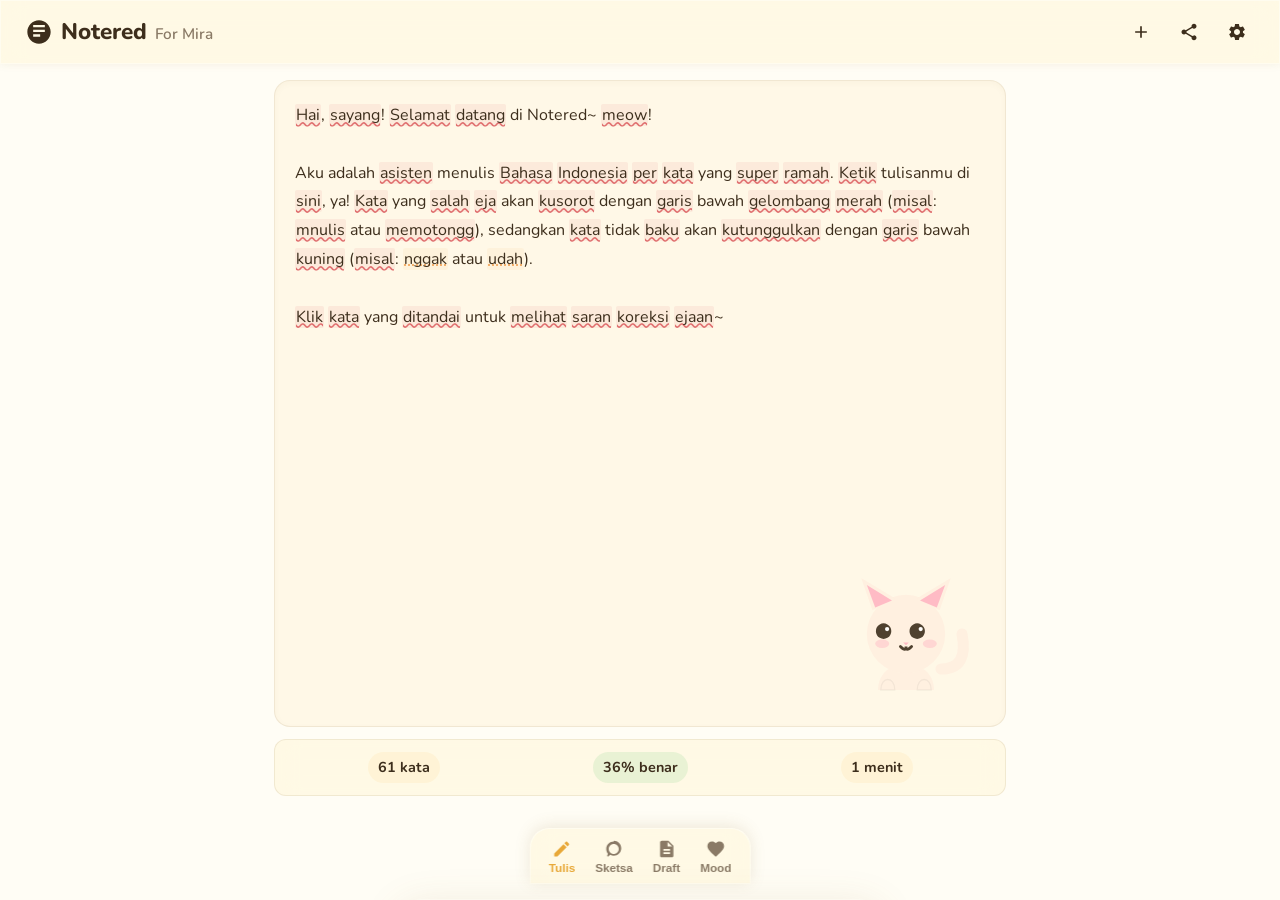
==== index.html @ df98e922 "Major Change + bug fixes" ====
<!DOCTYPE html>
<html lang="id">

<head>
  <meta charset="UTF-8">
  <meta name="mobile-web-app-capable" content="yes">
  <meta name="viewport"
    content="width=device-width, initial-scale=1.0, maximum-scale=1.0, user-scalable=no, viewport-fit=cover">
  <title>Notered For Mira</title>

  <!-- SEO Meta Tags -->
  <meta name="description"
    content="Notered adalah asisten menulis Bahasa Indonesia per kata berbasis KBBI dengan fitur sketsa referensi kucing yang ramah dan interaktif.">
  <meta name="author" content="Notered Team">
  <meta name="theme-color" content="#FFFDF5">

  <!-- iOS PWA meta tags -->
  <meta name="apple-mobile-web-app-capable" content="yes">
  <meta name="apple-mobile-web-app-status-bar-style" content="black-translucent">
  <meta name="apple-mobile-web-app-title" content="Notered">

  <!-- Preconnect to critical origins -->
  <link rel="preconnect" href="https://fonts.googleapis.com">
  <link rel="preconnect" href="https://fonts.gstatic.com" crossorigin>
  <link rel="preconnect" href="https://api.unsplash.com">

  <!-- Core and Features CSS (critical) -->
  <link rel="stylesheet" href="css/index.css">
  <link rel="stylesheet" href="css/components.css">
  <link rel="stylesheet" href="css/editor.css">
  <link rel="stylesheet" href="css/sketch.css">
  <link rel="stylesheet" href="css/animations.css">
  <link rel="stylesheet" href="css/mood.css">

  <!-- Preload main script with defer -->
  <script type="module" src="js/app.js" defer></script>
</head>

<body>

  <!-- App Loading Screen (Cat Theme) -->
  <div id="app-loading"
    style="position: fixed; top: 0; left: 0; width: 100%; height: 100%; background: #FFFDF5; display: flex; flex-direction: column; align-items: center; justify-content: center; z-index: 999; transition: opacity 0.5s;">
    <!-- Cat Mascot (centered, same animations as editor) -->
    <div class="loading-mascot-wrapper" id="loading-cat">
      <svg class="cat-mascot-svg" viewBox="0 0 100 100" overflow="visible">
        <g class="mascot-body-group animate-breathe">
          <!-- Tail -->
          <path d="M 75 80 Q 95 80 90 55" fill="none" stroke="var(--cat-cream)" stroke-width="8" stroke-linecap="round"
            class="animate-tail" />

          <!-- Body -->
          <path d="M 30 95 C 30 70 70 70 70 95 Z" fill="var(--cat-cream)" />

          <!-- Head -->
          <circle cx="50" cy="55" r="28" fill="var(--cat-cream)" />

          <!-- Ears -->
          <g class="animate-ear-left" style="transform-origin: 35px 35px;">
            <path d="M 26 38 L 18 15 L 43 30 Z" fill="var(--cat-cream)" />
            <path d="M 28 36 L 22 20 L 40 31 Z" fill="var(--cat-pink)" />
          </g>
          <g class="animate-ear-right" style="transform-origin: 65px 35px;">
            <path d="M 74 38 L 82 15 L 57 30 Z" fill="var(--cat-cream)" />
            <path d="M 72 36 L 78 20 L 60 31 Z" fill="var(--cat-pink)" />
          </g>

          <!-- Blushed Cheeks -->
          <ellipse cx="33" cy="62" rx="5" ry="3" fill="var(--cat-pink)" opacity="0.5" />
          <ellipse cx="67" cy="62" rx="5" ry="3" fill="var(--cat-pink)" opacity="0.5" />

          <!-- Eyes -->
          <g id="mascot-eyes" class="animate-blink" style="transform-origin: 50px 55px;">
            <!-- Left Eye -->
            <path id="eye-left-shape" d="M 38 53 A 4 4 0 1 1 38 52.9" stroke="var(--text-primary)" stroke-width="3"
              stroke-linecap="round" fill="var(--text-primary)" />
            <!-- Right Eye -->
            <path id="eye-right-shape" d="M 62 53 A 4 4 0 1 1 62 52.9" stroke="var(--text-primary)" stroke-width="3"
              stroke-linecap="round" fill="var(--text-primary)" />
            <!-- Catchlights -->
            <circle cx="36.5" cy="51.5" r="1.5" fill="#fff" />
            <circle cx="60.5" cy="51.5" r="1.5" fill="#fff" />
          </g>

          <!-- Nose -->
          <polygon points="48,61 52,61 50,63" fill="var(--cat-pink)" />

          <!-- Mouth -->
          <path id="mascot-mouth" d="M 46 64 Q 50 68 50 64 Q 50 68 54 64" fill="none" stroke="var(--text-primary)"
            stroke-width="2" stroke-linecap="round" />

          <!-- Paws -->
          <path d="M 32 95 C 32 85 42 85 42 95 Z" fill="var(--cat-cream)" stroke="rgba(0,0,0,0.05)" stroke-width="1" />
          <path d="M 58 95 C 58 85 68 85 68 95 Z" fill="var(--cat-cream)" stroke="rgba(0,0,0,0.05)" stroke-width="1" />
        </g>
      </svg>
    </div>
    <div class="loading-text-main">Sedang menyiapkan...</div>
    <div class="loading-text-sub">meow~ sebentar lagi ya~</div>
  </div>

  <!-- iOS-Style Header -->
  <header class="app-header glass">
    <div class="logo-container">
      <!-- Cat sitting with pencil custom logo -->
      <svg class="logo-icon" viewBox="0 0 24 24">
        <path
          d="M12 2C6.48 2 2 6.48 2 12s4.48 10 10 10 10-4.48 10-10S17.52 2 12 2zm1 14H7v-2h6v2zm4-4H7v-2h10v2zm0-4H7V6h10v2z" />
      </svg>
      <span>Notered <span class="header-subtitle">For Mira</span></span>
    </div>
    <div class="header-actions">
      <!-- Document actions -->
      <button class="icon-btn" id="btn-new-doc" title="Tulisan baru">
        <svg viewBox="0 0 24 24">
          <path d="M19 13h-6v6h-2v-6H5v-2h6V5h2v6h6v2z" />
        </svg>
      </button>
      <button class="icon-btn" id="btn-export-doc" title="Ekspor atau bagikan">
        <svg viewBox="0 0 24 24">
          <path
            d="M18 16.08c-.76 0-1.44.3-1.96.77L8.91 12.7c.05-.23.09-.46.09-.7s-.04-.47-.09-.7l7.05-4.11c.54.5 1.25.8 2.04.8 1.66 0 3-1.34 3-3s-1.34-3-3-3-3 1.34-3 3c0 .24.04.47.09.7L8.04 9.81C7.5 9.31 6.79 9 6 9c-1.66 0-3 1.34-3 3s1.34 3 3 3c.79 0 1.5-.3 2.04-.8l7.05 4.12c-.05.22-.09.45-.09.68 0 1.66 1.34 3 3 3s3-1.34 3-3-1.34-3-3-3z" />
        </svg>
      </button>
      <button class="icon-btn" id="btn-settings" title="Pengaturan">
        <svg viewBox="0 0 24 24">
          <path
            d="M19.14 12.94c.04-.3.06-.61.06-.94 0-.32-.02-.64-.07-.94l2.03-1.58c.18-.14.23-.41.12-.61l-1.92-3.32c-.12-.22-.37-.29-.59-.22l-2.39.96c-.5-.38-1.03-.7-1.62-.94l-.36-2.54c-.04-.24-.24-.41-.48-.41h-3.84c-.24 0-.43.17-.47.41l-.36 2.54c-.59.24-1.13.57-1.62.94l-2.39-.96c-.22-.08-.47 0-.59.22L2.74 8.87c-.12.21-.08.47.12.61l2.03 1.58c-.05.3-.09.63-.09.94s.02.64.07.94l-2.03 1.58c-.18.14-.23.41-.12.61l1.92 3.32c.12.22.37.29.59.22l2.39-.96c.5.38 1.03.7 1.62.94l.36 2.54c.05.24.24.41.48.41h3.84c.24 0 .44-.17.47-.41l.36-2.54c.59-.24 1.13-.56 1.62-.94l2.39.96c.22.08.47 0 .59-.22l1.92-3.32c.12-.22.07-.47-.12-.61l-2.01-1.58zM12 15.6c-1.98 0-3.6-1.62-3.6-3.6s1.62-3.6 3.6-3.6 3.6 1.62 3.6 3.6-1.62 3.6-3.6 3.6z" />
        </svg>
      </button>
    </div>
  </header>

  <!-- Main View Panels (Single Page Application Router) -->
  <main class="safe-padding-bottom" style="padding-top: var(--header-height-mobile); height: 100%;">

    <!-- Tab 1: Tulis (Text Editor) -->
    <section id="view-tulis" class="view-panel active" style="height: 100%;">
      <div class="editor-container">
        <div class="editor-area-wrapper">
          <div id="editor-area" class="editor-area" contenteditable="true"
            placeholder="Hai, sayang! Ketik tulisanmu di sini, aku siap membantumu~ meow!"></div>

          <div class="cat-mascot-wrapper" id="cat-mascot">
            <svg class="cat-mascot-svg" viewBox="0 0 100 100" overflow="visible">
              <g class="mascot-body-group animate-breathe">
                <!-- Tail -->
                <path d="M 75 80 Q 95 80 90 55" fill="none" stroke="var(--cat-cream)" stroke-width="8"
                  stroke-linecap="round" class="animate-tail" />

                <!-- Body -->
                <path d="M 30 95 C 30 70 70 70 70 95 Z" fill="var(--cat-cream)" />

                <!-- Head -->
                <circle cx="50" cy="55" r="28" fill="var(--cat-cream)" />

                <!-- Ears -->
                <g class="animate-ear-left" style="transform-origin: 35px 35px;">
                  <path d="M 26 38 L 18 15 L 43 30 Z" fill="var(--cat-cream)" />
                  <path d="M 28 36 L 22 20 L 40 31 Z" fill="var(--cat-pink)" />
                </g>
                <g class="animate-ear-right" style="transform-origin: 65px 35px;">
                  <path d="M 74 38 L 82 15 L 57 30 Z" fill="var(--cat-cream)" />
                  <path d="M 72 36 L 78 20 L 60 31 Z" fill="var(--cat-pink)" />
                </g>

                <!-- Blushed Cheeks -->
                <ellipse cx="33" cy="62" rx="5" ry="3" fill="var(--cat-pink)" opacity="0.5" />
                <ellipse cx="67" cy="62" rx="5" ry="3" fill="var(--cat-pink)" opacity="0.5" />

                <!-- Eyes -->
                <g id="mascot-eyes" class="animate-blink" style="transform-origin: 50px 55px;">
                  <!-- Left Eye -->
                  <path id="eye-left-shape" d="M 38 53 A 4 4 0 1 1 38 52.9" stroke="var(--text-primary)"
                    stroke-width="3" stroke-linecap="round" fill="var(--text-primary)" />
                  <!-- Right Eye -->
                  <path id="eye-right-shape" d="M 62 53 A 4 4 0 1 1 62 52.9" stroke="var(--text-primary)"
                    stroke-width="3" stroke-linecap="round" fill="var(--text-primary)" />
                  <!-- Catchlights (only visible when open, handled via JS if needed, but blink scales the whole group) -->
                  <circle cx="36.5" cy="51.5" r="1.5" fill="#fff" />
                  <circle cx="60.5" cy="51.5" r="1.5" fill="#fff" />
                </g>

                <!-- Nose -->
                <polygon points="48,61 52,61 50,63" fill="var(--cat-pink)" />

                <!-- Mouth -->
                <path id="mascot-mouth" d="M 46 64 Q 50 68 50 64 Q 50 68 54 64" fill="none" stroke="var(--text-primary)"
                  stroke-width="2" stroke-linecap="round" />

                <!-- Paws -->
                <path d="M 32 95 C 32 85 42 85 42 95 Z" fill="var(--cat-cream)" stroke="rgba(0,0,0,0.05)"
                  stroke-width="1" />
                <path d="M 58 95 C 58 85 68 85 68 95 Z" fill="var(--cat-cream)" stroke="rgba(0,0,0,0.05)"
                  stroke-width="1" />
              </g>
            </svg>
          </div>
        </div>

        <!-- Mini Stats bar at editor bottom -->
        <div class="editor-stats-bar">
          <div class="pill-badge" id="stats-words">0 kata</div>
          <div class="pill-badge" id="stats-accuracy"
            style="background-color: rgba(109, 191, 115, 0.15); color: var(--text-primary);">100% benar</div>
          <div class="pill-badge" id="stats-read-time">
            <svg style="width:12px;height:12px;fill:currentColor;margin-right:2px;" viewBox="0 0 24 24">
              <path d="M12 2C6.5 2 2 6.5 2 12s4.5 10 10 10 10-4.5 10-10S17.5 2 12 2zm1 11H7v-2h4V7h2v6z" />
            </svg>
            <span id="stats-read-time-val">
              < 1 menit</span>
          </div>
        </div>
      </div>
    </section>

    <!-- Tab 2: Sketsa Referensi -->
    <section id="view-sketsa" class="view-panel" style="height: 100%;">
      <div class="sketch-container">
        <!-- Mobile-first upload dropzone -->
        <div class="sketch-upload-zone" id="sketch-upload-zone" role="button" tabindex="0"
          aria-label="Unggah atau ambil foto gambar">
          <input type="file" id="sketch-upload-input" accept="image/*" hidden>
          <div class="sketch-upload-inner">
            <div class="sketch-upload-icon-wrap">
              <svg class="sketch-upload-icon" viewBox="0 0 24 24" aria-hidden="true">
                <path d="M19 13v6H5v-6H3v6c0 1.1.9 2 2 2h14c1.1 0 2-.9 2-2v-6h-2zM13 4.83l2.59 2.58L17 6l-5-5-5 5 1.41 1.41L11 4.83V15h2V4.83z" />
              </svg>
            </div>
            <div class="sketch-upload-text">Ketuk untuk unggah atau ambil foto</div>
            <div class="sketch-upload-hint">Dari galeri maupun kamera · JPG, PNG, WEBP</div>
          </div>
          <span class="sketch-upload-badge" id="sketch-upload-badge" hidden></span>
        </div>

        <!-- Search bar -->
        <div class="search-wrapper" style="display:flex; gap:8px;">
          <div style="position:relative; flex:1;">
            <svg class="search-icon-prefix" viewBox="0 0 24 24"
              style="position:absolute; left:12px; top:50%; transform:translateY(-50%); width:20px; height:20px; fill:var(--text-secondary);">
              <path
                d="M15.5 14h-.79l-.28-.27C15.41 12.59 16 11.11 16 9.5 16 5.91 13.09 3 9.5 3S3 5.91 3 9.5 5.91 16 9.5 16c1.61 0 3.09-.59 4.23-1.57l.27.28v.79l5 4.99L20.49 19l-4.99-5zm-6 0C7.01 14 5 11.99 5 9.5S7.01 5 9.5 5 14 7.01 14 9.5 11.99 14 9.5 14z" />
            </svg>
            <input type="text" id="sketch-search-input" class="search-input" placeholder="Cari sketsa..."
              style="width:100%; padding-left:40px;">
          </div>
        </div>

        <!-- Grid of results -->
        <div id="sketch-results-grid" class="sketch-grid">
          <div class="empty-state" style="grid-column: 1 / -1;">
            <!-- Big lens SVG -->
            <svg viewBox="0 0 24 24">
              <path
                d="M15.5 14h-.79l-.28-.27C15.41 12.59 16 11.11 16 9.5 16 5.91 13.09 3 9.5 3S3 5.91 3 9.5 5.91 16 9.5 16c1.61 0 3.09-.59 4.23-1.57l.27.28v.79l5 4.99L20.49 19l-4.99-5zm-6 0C7.01 14 5 11.99 5 9.5S7.01 5 9.5 5 14 7.01 14 9.5 11.99 14 9.5 14z" />
            </svg>
            <p>Ketik kata kunci untuk mencari referensi gambar</p>
            <p style="font-size:0.8rem;margin-top:2px;">Contoh: kucing, bunga mawar, kelinci</p>
          </div>
        </div>
      </div>
    </section>

    <!-- Tab 3: Draft (Saved files) -->
    <section id="view-draft" class="view-panel" style="height: 100%;">
      <div style="padding: 16px; display:flex; flex-direction:column; gap:16px;">
        <h2 style="font-weight:800; font-size:1.35rem;">Draft Tersimpan</h2>
        <div id="drafts-list-container" style="display:flex; flex-direction:column; gap:12px;">
          <!-- Managed dynamically by app.js -->
        </div>
      </div>
    </section>

    <!-- Tab 4: Mood / Journal (New Feature for Reflective Writing) -->
    <section id="view-mood" class="view-panel" style="height: 100%; overflow-y: auto;">
      <div class="mood-panel" id="mood-panel">
        <!-- Dynamically rendered by app.js / mood-tracker.js -->
      </div>
    </section>

  </main>

  <!-- iOS-Style Bottom Navigation Tab Bar -->
  <nav class="bottom-tab-bar glass">
    <button class="tab-item active" data-tab="tulis">
      <svg viewBox="0 0 24 24">
        <path
          d="M3 17.25V21h3.75L17.81 9.94l-3.75-3.75L3 17.25zM20.71 7.04c.39-.39.39-1.02 0-1.41l-2.34-2.34c-.39-.39-1.02-.39-1.41 0l-1.83 1.83 3.75 3.75 1.83-1.83z" />
      </svg>
      <span>Tulis</span>
    </button>
    <button class="tab-item" data-tab="sketsa">
      <svg viewBox="0 0 24 24">
        <path
          d="M12 3c-4.97 0-9 4.03-9 9 0 2.12.74 4.07 1.97 5.61L4.35 19.4c-.39.39-.39 1.02 0 1.41.39.39 1.02.39 1.41 0l1.9-1.9C9.22 19.58 10.57 20 12 20c4.97 0 9-4.03 9-9s-4.03-9-9-9zm0 15c-3.31 0-6-2.69-6-6s2.69-6 6-6 6 2.69 6 6-2.69 6-6 6z" />
      </svg>
      <span>Sketsa</span>
    </button>
    <button class="tab-item" data-tab="draft">
      <svg viewBox="0 0 24 24">
        <path
          d="M14 2H6c-1.1 0-1.99.9-1.99 2L4 20c0 1.1.89 2 1.99 2H18c1.1 0 2-.9 2-2V8l-6-6zm2 16H8v-2h8v2zm0-4H8v-2h8v2zm-3-5V3.5L18.5 9H13z" />
      </svg>
      <span>Draft</span>
    </button>
    <button class="tab-item" data-tab="mood">
      <svg viewBox="0 0 24 24">
        <path
          d="M12 21.35l-1.45-1.32C5.4 15.36 2 12.28 2 8.5 2 5.42 4.42 3 7.5 3c1.74 0 3.41.81 4.5 2.09C13.09 3.81 14.76 3 16.5 3 19.58 3 22 5.42 22 8.5c0 3.78-3.4 6.86-8.55 11.54L12 21.35z" />
      </svg>
      <span>Mood</span>
    </button>
  </nav>

  <!-- iOS-Style Slide-Up Bottom Sheet Modal for Spelling Corrections -->
  <div class="bottom-sheet-overlay" id="bottom-sheet-overlay"></div>
  <div class="bottom-sheet" id="bottom-sheet">
    <div class="bottom-sheet-handle"></div>
    <div class="bottom-sheet-title">Kata: "mnulis"</div>
    <div class="bottom-sheet-subtitle" style="font-size:0.85rem;color:var(--text-secondary);margin-bottom:14px;">Kata
      tidak ditemukan di KBBI.</div>
    <div class="bottom-sheet-content">
      <!-- Injected dynamically by ui.js -->
    </div>
  </div>

  <!-- Settings Slide Panel from right -->
  <div class="bottom-sheet-overlay" id="settings-overlay" style="z-index: 199;"></div>
  <div class="settings-panel" id="settings-panel">
    <div class="settings-header">
      <h3 class="settings-title">Pengaturan</h3>
      <button class="icon-btn" id="btn-close-settings">
        <svg viewBox="0 0 24 24">
          <path
            d="M19 6.41L17.59 5 12 10.59 6.41 5 5 6.41 10.59 12 5 17.59 6.41 19 12 13.41 17.59 19 19 17.59 13.41 12z" />
        </svg>
      </button>
    </div>

    <div class="settings-group">
      <label class="settings-label" for="settings-unsplash-key">Unsplash API Key (Untuk Cari Gambar)</label>
      <input type="password" id="settings-unsplash-key" class="settings-input"
        placeholder="Masukkan Client ID Unsplash...">
      <p style="font-size:0.75rem;color:var(--text-secondary);line-height:1.4;">Bisa dikosongkan. Jika kosong, akan
        menggunakan demo placeholder secara offline.</p>
    </div>

    <div class="settings-group">
      <label class="settings-label" for="settings-font-size">Ukuran Font Editor (px)</label>
      <input type="number" id="settings-font-size" class="settings-input" min="12" max="28" value="16">
    </div>

    <div class="settings-group" style="flex-direction: row; justify-content: space-between; align-items: center;">
      <label class="settings-label" for="settings-autocorrect" style="cursor:pointer;">Koreksi Otomatis
        (Auto-Correct)</label>
      <input type="checkbox" id="settings-autocorrect"
        style="width: 20px; height: 20px; accent-color: var(--accent); cursor: pointer;" checked>
    </div>

    <!-- Theme Picker -->
    <div class="settings-group">
      <label class="settings-label">Tema Warna</label>
      <div class="theme-picker" id="theme-picker">
        <div class="theme-option active" data-theme="light" style="background: #FFFDF5; border-color: #F5C542;"
          title="Classic Light">
          <svg viewBox="0 0 24 24" fill="none" stroke="currentColor" stroke-width="2">
            <circle cx="12" cy="12" r="5" />
            <line x1="12" y1="1" x2="12" y2="3" />
            <line x1="12" y1="21" x2="12" y2="23" />
            <line x1="4.22" y1="4.22" x2="5.64" y2="5.64" />
            <line x1="18.36" y1="18.36" x2="19.78" y2="19.78" />
          </svg>
        </div>
        <div class="theme-option" data-theme="pink" style="background: #FFF0F5; border-color: #FFB5C2;"
          title="Soft Pink">
          <svg viewBox="0 0 24 24" fill="none" stroke="currentColor" stroke-width="2">
            <path d="M12 20h9" />
            <path d="M16.5 3.5a2.121 2.121 0 0 1 3 3L7 19l-4 1 1-4L16.5 3.5z" />
          </svg>
        </div>
        <div class="theme-option" data-theme="lavender" style="background: #F5F0FF; border-color: #C9B5FF;"
          title="Lavender">
          <svg viewBox="0 0 24 24" fill="none" stroke="currentColor" stroke-width="2">
            <path d="M12 2L2 7l10 5 10-5-10-5z" />
            <path d="M2 17l10 5 10-5" />
            <path d="M2 12l10 5 10-5" />
          </svg>
        </div>
        <div class="theme-option" data-theme="rosegold" style="background: #FFF5F0; border-color: #F0A8A8;"
          title="Rose Gold">
          <svg viewBox="0 0 24 24" fill="none" stroke="currentColor" stroke-width="2">
            <circle cx="12" cy="12" r="10" />
            <path d="M12 6v6l4 2" />
          </svg>
        </div>
        <div class="theme-option" data-theme="mint" style="background: #F0FFF5; border-color: #A8F0C0;"
          title="Mint Green">
          <svg viewBox="0 0 24 24" fill="none" stroke="currentColor" stroke-width="2">
            <path d="M12 2a10 10 0 0 0-7.07 17.07A10 10 0 1 0 12 2z" />
            <path d="M12 6v6l4 2" />
          </svg>
        </div>
      </div>
    </div>

    <div class="settings-group" style="margin-top:auto;">
      <button class="capsule-btn capsule-btn-outline" id="settings-clear-cache"
        style="color:var(--error);border-color:var(--error);">
        Hapus Semua Data & Cache
      </button>
    </div>
  </div>

  <!-- Full Screen Sketch Reference Converter Modal -->
  <div class="sketch-modal-overlay" id="sketch-modal-overlay">
    <div class="sketch-modal">
      <div class="sketch-modal-header">
        <h3 class="sketch-modal-title">Sketsa Referensi</h3>
        <button class="icon-btn" id="btn-close-sketch">
          <svg viewBox="0 0 24 24">
            <path
              d="M19 6.41L17.59 5 12 10.59 6.41 5 5 6.41 10.59 12 5 17.59 6.41 19 12 13.41 17.59 19 19 17.59 13.41 12z" />
          </svg>
        </button>
      </div>

      <!-- Tab toggle: Original vs Sketch -->
      <div class="sketch-modal-tabs">
        <button class="sketch-modal-tab" id="tab-show-original">Foto Asli</button>
        <button class="sketch-modal-tab active" id="tab-show-sketch">Sketsa</button>
      </div>

      <!-- Canvas preview area -->
      <div class="sketch-modal-body" id="sketch-preview-container">
        <!-- Rendered dynamically -->
      </div>

      <!-- Blur & Contrast slider controls -->
      <div class="sketch-modal-footer" id="sketch-modal-footer">
        <div class="slider-group">
          <div class="slider-label-row">
            <span>Tingkat Detail Sketsa</span>
            <span id="slider-blur-val">10</span>
          </div>
          <input type="range" id="sketch-blur-slider" class="sketch-slider" min="2" max="30" value="10">
        </div>
        <div class="slider-group">
          <div class="slider-label-row">
            <span>Kontras Sketsa</span>
            <span id="slider-contrast-val">10</span>
          </div>
          <input type="range" id="sketch-contrast-slider" class="sketch-slider" min="0" max="50" value="10">
        </div>
        <p style="font-size:0.75rem; color:var(--text-secondary); line-height:1.4; text-align:center;">
          Gambar disediakan oleh <a id="sketch-author-link" href="#" target="_blank"
            style="color:var(--accent-hover);font-weight:700;">Unsplash</a>
        </p>
        <button class="capsule-btn" id="btn-download-sketch">
          <svg style="width:18px;height:18px;fill:currentColor;" viewBox="0 0 24 24">
            <path
              d="M19.35 10.04C18.67 6.59 15.64 4 12 4 9.11 4 6.6 5.64 5.35 8.04 2.34 8.36 0 10.91 0 14c0 3.31 2.69 6 6 6h13c2.76 0 5-2.24 5-5 0-2.64-2.05-4.78-4.65-4.96zM17 13l-5 5-5-5h3V9h4v4h3z" />
          </svg>
          Download Gambar Sketsa (PNG)
        </button>
      </div>
    </div>
  </div>

</body>

</html>
---- css/index.css ----
/* 
 * index.css - Notered Design System & Reset
 * 
 * Sets up custom properties for our warm yellow, feminine, cat-themed palette.
 * Defines base typography, reset, scrollbars, and core global styles.
 */

/* Import Nunito Font from Google Fonts */
@import url('https://fonts.googleapis.com/css2?family=Nunito:wght@400;600;700;800&display=swap');

:root {
  /* Colors - Warm Yellow Eye-Friendly Palette */
  --bg-primary: #FFFDF5;
  --bg-secondary: #FFF8E7;
  --bg-tertiary: #FFF3D6;
  --bg-glass: rgba(255, 248, 220, 0.65);
  --accent: #F5C542;
  --accent-hover: #E8A838;
  --accent-soft: #FDEAB0;
  --accent-peach: #F5D0A9;
  
  /* Text Colors */
  --text-primary: #3D2E1C;
  --text-secondary: #8A7A66;
  --text-muted: #B5A68E;
  
  /* Status Colors */
  --error: #E07070;
  --error-bg: rgba(224, 112, 112, 0.1);
  --success: #6DBF73;
  --warning: #F0A050;
  
  /* Cat Accents */
  --cat-pink: #FFB5C2;
  --cat-cream: #FFF0E0;
  
  /* Borders & Shadows */
  --border: rgba(139, 109, 56, 0.12);
  --shadow: rgba(139, 109, 56, 0.08);
  --shadow-lg: rgba(139, 109, 56, 0.15);
  
  /* Layout Tokens */
  --header-height-mobile: 56px;
  --header-height-desktop: 64px;
  --tab-bar-height: 60px;
}

/* Minimal Modern Reset */
*, *::before, *::after {
  box-sizing: border-box;
  margin: 0;
  padding: 0;
}

html, body {
  height: 100%;
  width: 100%;
  overflow-x: hidden;
  background-color: var(--bg-primary);
  color: var(--text-primary);
  font-family: 'Nunito', -apple-system, BlinkMacSystemFont, "Segoe UI", Roboto, sans-serif;
  font-size: 16px;
  line-height: 1.6;
  -webkit-font-smoothing: antialiased;
  -moz-osx-font-smoothing: grayscale;
}

@media (min-width: 768px) {
  html, body {
    font-size: 17px;
  }
}

@media (min-width: 1024px) {
  html, body {
    font-size: 18px;
  }
}

/* Scrollbar Customization */
::-webkit-scrollbar {
  width: 8px;
  height: 8px;
}

::-webkit-scrollbar-track {
  background: var(--bg-primary);
}

::-webkit-scrollbar-thumb {
  background: var(--accent-peach);
  border-radius: 99px;
}

::-webkit-scrollbar-thumb:hover {
  background: var(--accent);
}

/* Selection styling */
::selection {
  background-color: var(--accent-soft);
  color: var(--text-primary);
}

/* Touch friendly configuration */
a, button, input, select, textarea, [role="button"], [contenteditable] {
  touch-action: manipulation;
  -webkit-tap-highlight-color: transparent;
}

/* Standard Focus outline replacement */
*:focus-visible {
  outline: 3px solid var(--accent);
  outline-offset: 2px;
}

/* Utility Classes */
.glass {
  background: var(--bg-glass);
  backdrop-filter: blur(12px);
  -webkit-backdrop-filter: blur(12px);
  border: 1px solid rgba(255, 255, 255, 0.4);
}

.sr-only {
  position: absolute;
  width: 1px;
  height: 1px;
  padding: 0;
  margin: -1px;
  overflow: hidden;
  clip: rect(0, 0, 0, 0);
  white-space: nowrap;
  border: 0;
}

.container {
  width: 100%;
  max-width: 1200px;
  margin: 0 auto;
  padding: 0 16px;
}

/* SafeArea Helper */
.safe-padding-bottom {
  padding-bottom: calc(var(--tab-bar-height) + env(safe-area-inset-bottom, 16px));
}

/* Loading Mascot - centered, not absolute (unlike editor mascot) */
.loading-mascot-wrapper {
  position: relative;
  width: 120px;
  height: 120px;
  margin: 0 auto;
  pointer-events: none;
  flex-shrink: 0;
}

.loading-mascot-wrapper .cat-mascot-svg {
  width: 100%;
  height: 100%;
}

@media (min-width: 768px) {
  .loading-mascot-wrapper {
    width: 140px;
    height: 140px;
  }
}

/* Loading Screen Text */
.loading-text-main {
  margin-top: 16px;
  font-weight: 800;
  color: var(--text-primary);
  font-size: 1.15rem;
  text-align: center;
  padding: 0 20px;
}

.loading-text-sub {
  margin-top: 4px;
  font-size: 0.85rem;
  color: var(--text-secondary);
  font-style: italic;
  text-align: center;
  padding: 0 20px;
}

@media (max-width: 360px) {
  .loading-text-main {
    font-size: 1rem;
  }
  
  .loading-text-sub {
    font-size: 0.8rem;
  }
}
---- css/components.css ----
/* 
 * components.css - Reusable UI Components for Notered
 * 
 * Implements iOS-style navigation headers, tab bars, bottom sheets,
 * capsule buttons, glass cards, and custom toast alerts.
 */

/* Header - Top Fixed Glass Bar */
.app-header {
  position: fixed;
  top: 0;
  left: 0;
  width: 100%;
  height: var(--header-height-mobile);
  display: flex;
  align-items: center;
  justify-content: space-between;
  padding: 0 16px;
  z-index: 100;
  box-shadow: 0 1px 8px var(--shadow);
}

@media (min-width: 768px) {
  .app-header {
    height: var(--header-height-desktop);
    padding: 0 24px;
  }
}

.logo-container {
  display: flex;
  align-items: center;
  gap: 8px;
  font-weight: 800;
  font-size: 1.25rem;
  color: var(--text-primary);
}

.logo-icon {
  width: 28px;
  height: 28px;
  fill: var(--text-primary);
}

/* "For Mira" subtitle — hidden on mobile, shown on desktop */
.header-subtitle {
  display: none;
}

@media (min-width: 768px) {
  .header-subtitle {
    display: inline;
    font-weight: 600;
    font-size: 0.85rem;
    color: var(--text-secondary);
    margin-left: 2px;
  }
}

.header-actions {
  display: flex;
  align-items: center;
  gap: 12px;
}

.icon-btn {
  background: none;
  border: none;
  width: 36px;
  height: 36px;
  border-radius: 50%;
  display: flex;
  align-items: center;
  justify-content: center;
  color: var(--text-primary);
  cursor: pointer;
  transition: background-color 0.2s, transform 0.1s;
}

.icon-btn:hover {
  background-color: var(--bg-tertiary);
}

.icon-btn:active {
  transform: scale(0.95);
}

.icon-btn svg {
  width: 20px;
  height: 20px;
  fill: currentColor;
}

/* Bottom Tab Bar - iOS Style */
.bottom-tab-bar {
  position: fixed;
  bottom: 0;
  left: 0;
  width: 100%;
  height: calc(var(--tab-bar-height) + env(safe-area-inset-bottom, 0px));
  padding-bottom: env(safe-area-inset-bottom, 0px);
  display: flex;
  justify-content: space-around;
  align-items: center;
  z-index: 100;
  box-shadow: 0 -1px 8px var(--shadow);
}

.tab-item {
  flex: 1;
  height: 100%;
  display: flex;
  flex-direction: column;
  align-items: center;
  justify-content: center;
  background: none;
  border: none;
  color: var(--text-secondary);
  cursor: pointer;
  font-size: 0.75rem;
  font-weight: 700;
  gap: 3px;
  transition: color 0.2s;
}

.tab-item svg {
  width: 22px;
  height: 22px;
  fill: currentColor;
}

.tab-item.active {
  color: var(--accent-hover);
}

/* Glass Card */
.glass-card {
  background: var(--bg-glass);
  backdrop-filter: blur(12px);
  -webkit-backdrop-filter: blur(12px);
  border: 1px solid rgba(255, 255, 255, 0.4);
  border-radius: 18px;
  padding: 16px;
  box-shadow: 0 4px 16px var(--shadow);
}

/* Buttons */
.capsule-btn {
  display: inline-flex;
  align-items: center;
  justify-content: center;
  gap: 8px;
  background-color: var(--accent);
  color: var(--text-primary);
  border: none;
  font-weight: 700;
  font-size: 0.95rem;
  padding: 12px 24px;
  border-radius: 99px;
  cursor: pointer;
  box-shadow: 0 4px 10px rgba(245, 197, 66, 0.25);
  transition: background-color 0.2s, transform 0.2s, box-shadow 0.2s;
}

.capsule-btn:hover {
  background-color: var(--accent-hover);
  box-shadow: 0 4px 14px rgba(232, 168, 56, 0.35);
}

.capsule-btn:active {
  transform: scale(0.97);
}

.capsule-btn-outline {
  background-color: transparent;
  border: 2px solid var(--border);
  color: var(--text-primary);
  box-shadow: none;
}

.capsule-btn-outline:hover {
  background-color: var(--bg-secondary);
  box-shadow: none;
}

/* Bottom Sheet Modal - iOS Style */
.bottom-sheet-overlay {
  position: fixed;
  top: 0;
  left: 0;
  width: 100%;
  height: 100%;
  background-color: rgba(61, 46, 28, 0.3);
  opacity: 0;
  visibility: hidden;
  z-index: 199;
  transition: opacity 0.3s, visibility 0.3s;
}

.bottom-sheet-overlay.active {
  opacity: 1;
  visibility: visible;
}

.bottom-sheet {
  position: fixed;
  bottom: 0;
  left: 0;
  width: 100%;
  max-height: 80%;
  background: var(--bg-primary);
  border-radius: 20px 20px 0 0;
  box-shadow: 0 -4px 24px var(--shadow-lg);
  z-index: 200;
  transform: translateY(100%);
  transition: transform 0.3s cubic-bezier(0.25, 0.46, 0.45, 0.94);
  padding: 16px 16px calc(16px + env(safe-area-inset-bottom, 0px));
}

@media (min-width: 1024px) {
  .bottom-sheet {
    left: 50%;
    right: auto;
    max-width: 480px;
    transform: translate(-50%, 100%);
    border-radius: 20px;
    box-shadow: 0 8px 40px var(--shadow-lg);
  }

  .bottom-sheet.active {
    transform: translate(-50%, 0);
  }
}

.bottom-sheet.active {
  transform: translateY(0);
}

@media (min-width: 1024px) {
  .bottom-sheet.active {
    transform: translate(-50%, -20px);
  }
}

.bottom-sheet-handle {
  width: 36px;
  height: 5px;
  background-color: var(--text-muted);
  border-radius: 99px;
  margin: 0 auto 16px auto;
}

.bottom-sheet-title {
  font-weight: 800;
  font-size: 1.15rem;
  color: var(--text-primary);
  margin-bottom: 12px;
  display: flex;
  align-items: center;
  gap: 8px;
}

/* Toast System */
.toast-container {
  position: fixed;
  top: 20px;
  left: 50%;
  transform: translateX(-50%);
  width: 90%;
  max-width: 340px;
  z-index: 300;
  pointer-events: none;
}

.toast {
  background: var(--bg-glass);
  backdrop-filter: blur(12px);
  -webkit-backdrop-filter: blur(12px);
  border: 1px solid rgba(255, 255, 255, 0.5);
  border-radius: 14px;
  padding: 12px 16px;
  display: flex;
  align-items: center;
  gap: 12px;
  box-shadow: 0 8px 24px var(--shadow-lg);
  margin-bottom: 8px;
  pointer-events: auto;
  transform: translateY(-20px);
  opacity: 0;
  transition: transform 0.3s cubic-bezier(0.175, 0.885, 0.32, 1.275), opacity 0.3s;
}

.toast.show {
  transform: translateY(0);
  opacity: 1;
}

.toast-icon {
  width: 20px;
  height: 20px;
  flex-shrink: 0;
}

.toast-message {
  font-size: 0.9rem;
  font-weight: 700;
  color: var(--text-primary);
}

/* Pill Badges */
.pill-badge {
  display: inline-flex;
  align-items: center;
  gap: 4px;
  background-color: var(--bg-tertiary);
  color: var(--text-primary);
  padding: 4px 10px;
  border-radius: 99px;
  font-size: 0.8rem;
  font-weight: 700;
}

/* Settings Slide Panel */
.settings-panel {
  position: fixed;
  top: 0;
  right: 0;
  width: 100%;
  max-width: 320px;
  height: 100%;
  background: var(--bg-primary);
  box-shadow: -4px 0 24px var(--shadow-lg);
  z-index: 200;
  transform: translateX(100%);
  transition: transform 0.3s cubic-bezier(0.25, 0.46, 0.45, 0.94);
  padding: 24px 20px;
  display: flex;
  flex-direction: column;
  gap: 20px;
}

.settings-panel.active {
  transform: translateX(0);
}

.settings-header {
  display: flex;
  align-items: center;
  justify-content: space-between;
}

.settings-title {
  font-weight: 800;
  font-size: 1.25rem;
}

.settings-group {
  display: flex;
  flex-direction: column;
  gap: 8px;
}

.settings-label {
  font-size: 0.85rem;
  font-weight: 700;
  color: var(--text-secondary);
}

.settings-input {
  width: 100%;
  padding: 10px 14px;
  border-radius: 10px;
  border: 1px solid var(--border);
  background-color: var(--bg-secondary);
  color: var(--text-primary);
  font-family: inherit;
  font-size: 0.95rem;
  outline: none;
}

.settings-input:focus {
  border-color: var(--accent);
}

/* Draft Card */
.draft-card {
  display: flex;
  justify-content: space-between;
  align-items: center;
  padding: 14px 16px;
  border-radius: 12px;
  background-color: var(--bg-secondary);
  border: 1px solid var(--border);
  cursor: pointer;
  transition: background-color 0.2s;
}

.draft-card:hover {
  background-color: var(--bg-tertiary);
}

.draft-info {
  display: flex;
  flex-direction: column;
  gap: 2px;
}

.draft-title {
  font-weight: 700;
  font-size: 0.95rem;
  color: var(--text-primary);
}

.draft-meta {
  font-size: 0.75rem;
  color: var(--text-secondary);
}

/* Empty State */
.empty-state {
  display: flex;
  flex-direction: column;
  align-items: center;
  justify-content: center;
  text-align: center;
  padding: 40px 20px;
  color: var(--text-secondary);
  gap: 12px;
}

.empty-state svg {
  width: 48px;
  height: 48px;
  fill: var(--text-muted);
}

/* ====================================================
   DESKTOP OVERRIDES (≥1024px)
   Keeps horizontal bottom nav but centers everything
   ==================================================== */
@media (min-width: 1024px) {
  /* Keep the bottom tab bar but make it horizontal still,
     just centered and sleeker on desktop */
  .bottom-tab-bar {
    max-width: 480px;
    left: 50%;
    transform: translateX(-50%);
    border-radius: 20px 20px 0 0;
    box-shadow: 0 -2px 16px var(--shadow-lg);
    bottom: 16px;
    height: 56px;
    width: auto;
    padding: 0 8px;
    gap: 0;
  }

  .tab-item {
    padding: 4px 10px;
    gap: 2px;
    font-size: 0.65rem;
    border-radius: 12px;
    transition: background-color 0.2s, color 0.2s;
  }

  .tab-item:hover {
    background-color: var(--bg-tertiary);
    color: var(--text-primary);
  }

  .tab-item svg {
    width: 20px;
    height: 20px;
  }

  /* Remove bottom safe padding since tab bar floats above */
  .safe-padding-bottom {
    padding-bottom: 80px !important;
  }

  /* Center and constrain all view panels */
  .view-panel.active {
    display: flex;
    justify-content: center;
  }

  #view-tulis.view-panel.active {
    display: block;
  }

  #view-tulis .editor-container {
    max-width: 780px;
    margin: 0 auto;
  }

  #view-tulis .editor-area {
    min-height: 400px;
  }

  /* Center sketch tab */
  .sketch-container {
    max-width: 900px;
    margin: 0 auto;
    width: 100%;
  }

  /* Center draft tab */
  #view-draft > div {
    max-width: 700px;
    margin: 0 auto;
    width: 100%;
  }

  /* Draft list in 2 columns */
  #drafts-list-container {
    display: grid !important;
    grid-template-columns: repeat(2, 1fr);
    gap: 12px;
  }

  /* Settings as centered modal */
  .settings-panel {
    left: 50% !important;
    right: auto !important;
    top: 50% !important;
    bottom: auto !important;
    transform: translate(-50%, -50%) scale(0.95) !important;
    max-width: 420px;
    max-height: 80vh;
    height: auto;
    border-radius: 20px;
    padding: 28px 24px;
    box-shadow: 0 20px 60px var(--shadow-lg);
    opacity: 0;
    visibility: hidden;
    transition: opacity 0.3s, visibility 0.3s, transform 0.3s !important;
  }

  .settings-panel.active {
    transform: translate(-50%, -50%) scale(1) !important;
    opacity: 1;
    visibility: visible;
  }

  #settings-overlay {
    z-index: 199;
  }

  /* Sketch grid more columns */
  .sketch-grid {
    grid-template-columns: repeat(4, 1fr) !important;
  }
}
---- css/editor.css ----
/* 
 * editor.css - Editor Component Styling
 * 
 * Configures the contenteditable editing zone, wavy outlines for spell check errors,
 * suggestion dropdowns, and positioning of the interactive cat mascot.
 */

.editor-container {
  display: flex;
  flex-direction: column;
  padding: 16px;
  position: relative;
  overflow: visible;
  min-height: 100%;
}

@media (min-width: 768px) {
  .editor-container {
    padding: 24px;
  }
}

.editor-area-wrapper {
  flex: 1;
  position: relative;
  min-height: 0;
}

.editor-area {
  position: absolute;
  top: 0;
  left: 0;
  right: 0;
  bottom: 0;
  width: 100%;
  min-height: 250px;
  border-radius: 16px;
  background-color: var(--bg-secondary);
  border: 1px solid var(--border);
  padding: 20px;
  font-size: 1.05rem;
  line-height: 1.8;
  color: var(--text-primary);
  outline: none;
  overflow-y: auto;
  /* on mobile, ensure scrolling works inside contenteditable */
  -webkit-overflow-scrolling: touch;
  white-space: pre-wrap;
  word-wrap: break-word;
  box-shadow: inset 0 2px 6px rgba(139, 109, 56, 0.04);
  transition:
    border-color 0.2s,
    box-shadow 0.2s;
}

.editor-area:focus {
  border-color: var(--accent);
  box-shadow:
    0 0 0 3px var(--accent-soft),
    inset 0 2px 4px rgba(139, 109, 56, 0.04);
}

/* Empty Placeholder implementation */
.editor-area[contenteditable]:empty::before {
  content: attr(placeholder);
  color: var(--text-muted);
  font-style: italic;
  pointer-events: none;
  display: block;
}

/* Word highlight rules */
.word-error {
  text-decoration: wavy underline var(--error);
  text-decoration-skip-ink: none;
  -webkit-text-decoration: wavy underline var(--error);
  background-color: var(--error-bg);
  border-radius: 2px;
  cursor: pointer;
  padding: 0 1px;
}

.word-warning {
  text-decoration: dotted underline var(--warning);
  text-decoration-skip-ink: none;
  -webkit-text-decoration: dotted underline var(--warning);
  background-color: rgba(240, 160, 80, 0.08);
  border-radius: 2px;
  cursor: pointer;
  padding: 0 1px;
}

/* Suggestion Dropdown/Popup (Desktop Mode) */
.suggestion-popup {
  position: absolute;
  z-index: 150;
  min-width: 180px;
  max-width: 240px;
  background: var(--bg-primary);
  border-radius: 12px;
  box-shadow: 0 8px 24px var(--shadow-lg);
  border: 1px solid var(--border);
  overflow: hidden;
}

.suggestion-item {
  padding: 10px 14px;
  font-size: 0.95rem;
  font-weight: 700;
  color: var(--text-primary);
  cursor: pointer;
  display: flex;
  flex-direction: column;
  gap: 2px;
  border-bottom: 1px solid var(--border);
  transition: background-color 0.2s;
}

.suggestion-item:last-child {
  border-bottom: none;
}

.suggestion-item:hover {
  background-color: var(--bg-tertiary);
}

.suggestion-label {
  font-size: 0.7rem;
  font-weight: 600;
  color: var(--text-secondary);
}

/* Mascot - interactive cat */
.cat-mascot-wrapper {
  position: absolute;
  bottom: 24px;
  right: 24px;
  width: 100px;
  height: 100px;
  pointer-events: none;
  z-index: 10;
  opacity: 0.9;
  transition: transform 0.2s;
}

@media (min-width: 768px) {
  .cat-mascot-wrapper {
    width: 140px;
    height: 140px;
    bottom: 30px;
    right: 30px;
  }
}

.cat-mascot-svg {
  width: 100%;
  height: 100%;
}

/* Stats view bar inside editor view */
.editor-stats-bar {
  display: flex;
  justify-content: space-around;
  align-items: center;
  background: var(--bg-glass);
  backdrop-filter: blur(12px);
  -webkit-backdrop-filter: blur(12px);
  border: 1px solid var(--border);
  border-radius: 12px;
  padding: 10px 12px;
  font-size: 0.8rem;
  font-weight: 700;
  flex-shrink: 0;
  margin-top: 12px;
  -webkit-border-radius: 12px;
  -moz-border-radius: 12px;
  -ms-border-radius: 12px;
  -o-border-radius: 12px;
}

@media (min-width: 768px) {
  .editor-stats-bar {
    padding: 12px 16px;
    font-size: 0.85rem;
  }
}
---- css/sketch.css ----
/* 
 * sketch.css - Sketch Tab & Reference Image Conversion View
 * 
 * Styles the search input, grid gallery, image detail preview, 
 * canvas wrapper, and control sliders for edge detection.
 */

.sketch-container {
  display: flex;
  flex-direction: column;
  height: 100%;
  padding: 16px;
  overflow-y: auto;
}

@media (min-width: 768px) {
  .sketch-container {
    padding: 24px;
  }
}

.search-wrapper {
  position: relative;
  margin-bottom: 16px;
  width: 100%;
}

.search-input {
  width: 100%;
  padding: 12px 16px 12px 42px;
  border-radius: 12px;
  border: 1px solid var(--border);
  background-color: var(--bg-secondary);
  color: var(--text-primary);
  font-family: inherit;
  font-size: 0.95rem;
  font-weight: 600;
  outline: none;
  box-shadow: inset 0 2px 4px rgba(139, 109, 56, 0.03);
  transition: border-color 0.2s, box-shadow 0.2s;
}

.search-input:focus {
  border-color: var(--accent);
  box-shadow: 0 0 0 3px var(--accent-soft), inset 0 2px 4px rgba(139, 109, 56, 0.03);
}

.search-icon-prefix {
  position: absolute;
  left: 14px;
  top: 50%;
  transform: translateY(-50%);
  width: 18px;
  height: 18px;
  fill: var(--text-secondary);
  pointer-events: none;
}

/* --- Mobile-First Upload Dropzone --- */
.sketch-upload-zone {
  position: relative;
  display: flex;
  align-items: center;
  justify-content: center;
  width: 100%;
  min-height: 96px;
  margin-bottom: 16px;
  padding: 18px 16px;
  border-radius: 18px;
  border: 2px dashed var(--accent, #F5C542);
  background: linear-gradient(135deg, rgba(245, 197, 66, 0.10), rgba(245, 197, 66, 0.04));
  color: var(--text-primary);
  cursor: pointer;
  text-align: center;
  -webkit-tap-highlight-color: transparent;
  transition: transform 0.15s ease, background-color 0.2s ease, border-color 0.2s ease, box-shadow 0.2s ease;
  user-select: none;
  touch-action: manipulation;
}

.sketch-upload-zone:active {
  transform: scale(0.98);
}

.sketch-upload-zone:focus-visible {
  outline: none;
  border-color: var(--accent-hover, #E0A800);
  box-shadow: 0 0 0 4px var(--accent-soft, rgba(245, 197, 66, 0.3));
}

/* Highlight state while dragging a file over (desktop) */
.sketch-upload-zone.dragover {
  background: linear-gradient(135deg, rgba(245, 197, 66, 0.22), rgba(245, 197, 66, 0.10));
  border-color: var(--accent-hover, #E0A800);
  transform: scale(1.01);
}

.sketch-upload-inner {
  display: flex;
  flex-direction: column;
  align-items: center;
  gap: 6px;
  pointer-events: none;
}

.sketch-upload-icon-wrap {
  display: flex;
  align-items: center;
  justify-content: center;
  width: 44px;
  height: 44px;
  border-radius: 50%;
  background-color: var(--accent, #F5C542);
  box-shadow: 0 4px 10px rgba(245, 197, 66, 0.25);
  flex-shrink: 0;
}

.sketch-upload-icon {
  width: 24px;
  height: 24px;
  fill: #fff;
}

.sketch-upload-text {
  font-size: 0.95rem;
  font-weight: 800;
  line-height: 1.3;
}

.sketch-upload-hint {
  font-size: 0.72rem;
  font-weight: 600;
  color: var(--text-secondary);
}

/* Selected-file feedback badge */
.sketch-upload-badge {
  position: absolute;
  top: 8px;
  right: 8px;
  max-width: calc(100% - 16px);
  padding: 4px 10px;
  border-radius: 99px;
  background-color: var(--bg-primary, #fff);
  color: var(--text-primary);
  font-size: 0.7rem;
  font-weight: 700;
  white-space: nowrap;
  overflow: hidden;
  text-overflow: ellipsis;
  box-shadow: 0 2px 6px var(--shadow, rgba(0, 0, 0, 0.12));
  pointer-events: none;
}

/* Larger, more spacious layout on tablets and up */
@media (min-width: 640px) {
  .sketch-upload-zone {
    min-height: 120px;
    padding: 24px;
    border-radius: 22px;
  }

  .sketch-upload-icon-wrap {
    width: 56px;
    height: 56px;
  }

  .sketch-upload-icon {
    width: 30px;
    height: 30px;
  }

  .sketch-upload-text {
    font-size: 1.05rem;
  }

  .sketch-upload-hint {
    font-size: 0.8rem;
  }
}

/* Image Grid Gallery */
.sketch-grid {
  display: grid;
  grid-template-columns: repeat(2, 1fr);
  gap: 12px;
  margin-bottom: 24px;
}

@media (min-width: 640px) {
  .sketch-grid {
    grid-template-columns: repeat(3, 1fr);
    gap: 16px;
  }
}

@media (min-width: 1024px) {
  .sketch-grid {
    grid-template-columns: repeat(4, 1fr);
  }
}

.sketch-card {
  position: relative;
  aspect-ratio: 1;
  border-radius: 14px;
  overflow: hidden;
  border: 1px solid var(--border);
  box-shadow: 0 2px 8px var(--shadow);
  cursor: pointer;
  background-color: var(--bg-secondary);
  transition: transform 0.2s, box-shadow 0.2s;
}

.sketch-card:hover {
  transform: translateY(-2px);
  box-shadow: 0 4px 12px rgba(139, 109, 56, 0.12);
}

.sketch-card:active {
  transform: scale(0.97);
}

.sketch-card img {
  width: 100%;
  height: 100%;
  object-fit: cover;
}

.sketch-card-author {
  position: absolute;
  bottom: 0;
  left: 0;
  width: 100%;
  padding: 8px;
  background: linear-gradient(to top, rgba(0,0,0,0.6), transparent);
  color: #FFF;
  font-size: 0.7rem;
  font-weight: 700;
  white-space: nowrap;
  overflow: hidden;
  text-overflow: ellipsis;
}

/* Sketch Conversion Overlay Modal */
.sketch-modal-overlay {
  position: fixed;
  top: 0;
  left: 0;
  width: 100%;
  height: 100%;
  background-color: rgba(61, 46, 28, 0.5);
  display: flex;
  align-items: center;
  justify-content: center;
  z-index: 200;
  opacity: 0;
  visibility: hidden;
  transition: opacity 0.3s, visibility 0.3s;
}

.sketch-modal-overlay.active {
  opacity: 1;
  visibility: visible;
}

.sketch-modal {
  width: 95%;
  max-width: 600px;
  height: 90%;
  max-height: 700px;
  background: var(--bg-primary);
  border-radius: 20px;
  box-shadow: 0 12px 36px var(--shadow-lg);
  display: flex;
  flex-direction: column;
  overflow: hidden;
}

.sketch-modal-header {
  padding: 16px;
  border-bottom: 1px solid var(--border);
  display: flex;
  align-items: center;
  justify-content: space-between;
}

.sketch-modal-title {
  font-weight: 800;
  font-size: 1.1rem;
}

/* Tabs: Foto Asli / Sketsa */
.sketch-modal-tabs {
  display: flex;
  justify-content: center;
  background-color: var(--bg-secondary);
  padding: 6px;
  margin: 12px 16px;
  border-radius: 99px;
  gap: 4px;
}

.sketch-modal-tab {
  flex: 1;
  padding: 8px;
  border: none;
  background: none;
  font-weight: 700;
  font-size: 0.85rem;
  color: var(--text-secondary);
  border-radius: 99px;
  cursor: pointer;
  transition: background-color 0.2s, color 0.2s;
}

.sketch-modal-tab.active {
  background-color: var(--accent);
  color: var(--text-primary);
  box-shadow: 0 2px 6px rgba(245, 197, 66, 0.15);
}

/* Preview Canvas Area */
.sketch-modal-body {
  flex: 1;
  display: flex;
  align-items: center;
  justify-content: center;
  background-color: var(--bg-secondary);
  margin: 0 16px;
  border-radius: 14px;
  border: 1px dashed var(--border);
  overflow: hidden;
  position: relative;
  padding: 12px;
}

.sketch-modal-body img, .sketch-modal-body canvas {
  max-width: 100%;
  max-height: 100%;
  object-fit: contain;
  border-radius: 8px;
  box-shadow: 0 2px 10px rgba(0,0,0,0.05);
}

.sketch-progress-container {
  position: absolute;
  top: 50%;
  left: 50%;
  transform: translate(-50%, -50%);
  display: flex;
  flex-direction: column;
  align-items: center;
  gap: 12px;
  background-color: var(--bg-glass);
  padding: 16px 24px;
  border-radius: 12px;
  box-shadow: 0 4px 12px var(--shadow);
  z-index: 10;
}

.sketch-progress-bar-bg {
  width: 120px;
  height: 6px;
  background-color: var(--bg-tertiary);
  border-radius: 99px;
  overflow: hidden;
}

.sketch-progress-bar-fill {
  width: 0%;
  height: 100%;
  background-color: var(--accent);
  transition: width 0.1s;
}

/* Adjustments controls */
.sketch-modal-footer {
  padding: 16px;
  display: flex;
  flex-direction: column;
  gap: 14px;
}

.slider-group {
  display: flex;
  flex-direction: column;
  gap: 6px;
}

.slider-label-row {
  display: flex;
  justify-content: space-between;
  font-size: 0.8rem;
  font-weight: 700;
  color: var(--text-secondary);
}

.sketch-slider {
  -webkit-appearance: none;
  appearance: none;
  width: 100%;
  height: 6px;
  border-radius: 99px;
  background-color: var(--bg-secondary);
  outline: none;
}

.sketch-slider::-webkit-slider-thumb {
  -webkit-appearance: none;
  width: 20px;
  height: 20px;
  border-radius: 50%;
  background-color: var(--accent);
  border: 2px solid #FFF;
  box-shadow: 0 2px 6px var(--shadow);
  cursor: pointer;
}
---- css/animations.css ----
/* 
 * animations.css - CSS Micro-Animations & Transitions
 * 
 * Provides smooth, iOS-like cubic-bezier transitions, idle animations
 * for the cat mascot, loading skeleton shimmers, and page transitions.
 */

/* Transitions definitions */
.transition-fast {
  transition: all 0.15s cubic-bezier(0.25, 0.46, 0.45, 0.94);
}

.transition-normal {
  transition: all 0.3s cubic-bezier(0.25, 0.46, 0.45, 0.94);
}

.transition-slow {
  transition: all 0.5s cubic-bezier(0.25, 0.46, 0.45, 0.94);
}

/* Page / View Fade Transitions */
.view-panel {
  display: none;
  opacity: 0;
  transform: translateY(10px);
}

.view-panel.active {
  display: block;
  animation: fadeIn 0.3s ease forwards;
}

/* Consolidated fadeIn for reuse across modules */
@keyframes fadeIn {
  from { opacity: 0; transform: translateY(8px); }
  to { opacity: 1; transform: translateY(0); }
}

.animate-fade-in {
  animation: fadeIn 0.4s ease forwards;
}

/* Mascot idle: Cat Tail Wagging */
@keyframes catTailWag {
  0% { transform: rotate(-5deg); }
  100% { transform: rotate(5deg); }
}

.animate-tail {
  transform-origin: 85px 65px;
  animation: catTailWag 2s ease-in-out infinite alternate;
}

/* Mascot idle: Cat Blink */
@keyframes catBlink {
  0%, 90%, 100% { transform: scaleY(1); }
  95% { transform: scaleY(0.1); }
}

.animate-blink {
  animation: catBlink 5s infinite;
}

/* Mascot idle: Breathe */
@keyframes catBreathe {
  0% { transform: scaleY(1); }
  100% { transform: scaleY(1.03) translateY(-1px); }
}

.animate-breathe {
  transform-origin: 50px 95px;
  animation: catBreathe 2s ease-in-out infinite alternate;
}

/* Mascot idle: Ear Twitch */
@keyframes earTwitchLeft {
  0%, 90%, 100% { transform: rotate(0deg); }
  92% { transform: rotate(-8deg); }
  95% { transform: rotate(4deg); }
}
@keyframes earTwitchRight {
  0%, 92%, 100% { transform: rotate(0deg); }
  94% { transform: rotate(8deg); }
  97% { transform: rotate(-4deg); }
}

.animate-ear-left {
  animation: earTwitchLeft 6s infinite;
}
.animate-ear-right {
  animation: earTwitchRight 7s infinite;
}

/* Pop-in animation for Mascot state change */
@keyframes catPop {
  0% { transform: scale(0.9) translateY(5px); }
  50% { transform: scale(1.05) translateY(-2px); }
  100% { transform: scale(1) translateY(0); }
}

.mascot-pop {
  animation: catPop 0.3s cubic-bezier(0.25, 0.46, 0.45, 0.94);
}

/* Shimmer Loading Skeleton */
@keyframes shimmer {
  0% {
    background-position: -200% 0;
  }
  100% {
    background-position: 200% 0;
  }
}

.loading-shimmer {
  background: linear-gradient(90deg, var(--bg-secondary) 25%, var(--bg-tertiary) 50%, var(--bg-secondary) 75%);
  background-size: 200% 100%;
  animation: shimmer 1.5s infinite;
}

/* Slide up / iOS modal animation */
@keyframes slideUp {
  from {
    transform: translateY(100%);
  }
  to {
    transform: translateY(0);
  }
}

/* Pop-in animation */
@keyframes popIn {
  0% {
    transform: scale(0.9);
    opacity: 0;
  }
  100% {
    transform: scale(1);
    opacity: 1;
  }
}

.animate-pop-in {
  animation: popIn 0.25s cubic-bezier(0.175, 0.885, 0.32, 1.275) forwards;
}

/* Bounce in for badges/paw-prints */
@keyframes bounceIn {
  0% {
    transform: scale(0.3);
    opacity: 0;
  }
  50% {
    transform: scale(1.05);
    opacity: 0.8;
  }
  70% {
    transform: scale(0.9);
    opacity: 0.9;
  }
  100% {
    transform: scale(1);
    opacity: 1;
  }
}

.animate-bounce-in {
  animation: bounceIn 0.5s cubic-bezier(0.25, 0.46, 0.45, 0.94) forwards;
}

/* Cat ears twitching on hover */
@keyframes earTwitchLeft {
  0%, 80%, 100% { transform: rotate(0deg); }
  85%, 95% { transform: rotate(-5deg); }
}

@keyframes earTwitchRight {
  0%, 80%, 100% { transform: rotate(0deg); }
  85%, 95% { transform: rotate(5deg); }
}

.twitch-left {
  transform-origin: bottom right;
  animation: earTwitchLeft 6s infinite;
}

.twitch-right {
  transform-origin: bottom left;
  animation: earTwitchRight 6.2s infinite;
}

/* Pulse for spelling warning */
@keyframes pulseWarning {
  0% {
    box-shadow: 0 0 0 0 rgba(240, 160, 80, 0.4);
  }
  70% {
    box-shadow: 0 0 0 6px rgba(240, 160, 80, 0);
  }
  100% {
    box-shadow: 0 0 0 0 rgba(240, 160, 80, 0);
  }
}

.pulse-warning {
  animation: pulseWarning 2s infinite;
}

/* Reduce Motion media query overrides */
@media (prefers-reduced-motion: reduce) {
  * {
    animation-duration: 0.01ms !important;
    animation-iteration-count: 1 !important;
    transition-duration: 0.01ms !important;
    scroll-behavior: auto !important;
  }
}
---- css/mood.css ----
/* 
 * mood.css - Mood Tracker, Journal Prompts & Affirmations Styles
 * Feminine, soft, and warm design for Notered
 * Uses SVG icons (no emojis) for a polished look.
 */

/* ===== Mood Tracker Panel ===== */
.mood-panel {
  padding: 16px;
  display: flex;
  flex-direction: column;
  gap: 16px;
  animation: fadeIn 0.4s ease;
}

.mood-greeting {
  font-size: 1.2rem;
  font-weight: 800;
  color: var(--text-primary);
  text-align: center;
  padding: 8px 0;
  display: flex;
  align-items: center;
  justify-content: center;
  gap: 8px;
}

.mood-greeting-icon {
  width: 22px;
  height: 22px;
  color: var(--cat-pink);
  flex-shrink: 0;
}

.mood-affirmation {
  background: linear-gradient(135deg, var(--accent-soft) 0%, var(--accent-peach) 100%);
  border-radius: 16px;
  padding: 16px 20px;
  text-align: center;
  font-size: 0.95rem;
  font-weight: 700;
  line-height: 1.6;
  color: var(--text-primary);
  box-shadow: 0 2px 12px rgba(245, 197, 66, 0.15);
  position: relative;
  overflow: hidden;
}

.mood-affirmation::before {
  content: '"';
  font-size: 3rem;
  color: var(--accent);
  opacity: 0.3;
  position: absolute;
  top: -5px;
  left: 8px;
  font-family: serif;
}

.mood-affirmation::after {
  content: '"';
  font-size: 3rem;
  color: var(--accent);
  opacity: 0.3;
  position: absolute;
  bottom: -15px;
  right: 8px;
  font-family: serif;
}

.mood-section-title {
  font-weight: 800;
  font-size: 1rem;
  color: var(--text-primary);
  text-align: center;
  margin-bottom: 4px;
}

/* ===== Mood Grid ===== */
.mood-grid {
  display: grid;
  grid-template-columns: repeat(4, 1fr);
  gap: 10px;
  justify-items: center;
}

.mood-btn {
  width: 100%;
  aspect-ratio: 1;
  max-width: 70px;
  border: 2px solid var(--border);
  border-radius: 16px;
  background: var(--bg-secondary);
  display: flex;
  flex-direction: column;
  align-items: center;
  justify-content: center;
  gap: 4px;
  cursor: pointer;
  transition: all 0.2s;
  padding: 8px 4px;
}

.mood-btn:hover {
  transform: translateY(-2px);
  box-shadow: 0 4px 12px var(--shadow);
}

.mood-btn:active {
  transform: scale(0.95);
}

.mood-btn.active {
  border-color: var(--accent);
  background: var(--accent-soft);
  box-shadow: 0 0 0 3px rgba(245, 197, 66, 0.2);
}

.mood-btn-icon {
  width: 28px;
  height: 28px;
  display: flex;
  align-items: center;
  justify-content: center;
  color: var(--text-secondary);
}

.mood-btn-icon svg {
  width: 24px;
  height: 24px;
}

.mood-btn.active .mood-btn-icon {
  color: var(--text-primary);
}

.mood-btn-label {
  font-size: 0.6rem;
  font-weight: 700;
  color: var(--text-secondary);
  text-align: center;
  line-height: 1.2;
}

.mood-btn.active .mood-btn-label {
  color: var(--text-primary);
}

/* ===== Mood History Strip ===== */
.mood-history {
  display: flex;
  gap: 6px;
  justify-content: center;
  padding: 8px 0;
}

.mood-history-item {
  display: flex;
  flex-direction: column;
  align-items: center;
  gap: 2px;
  min-width: 36px;
}

.mood-history-dot {
  width: 34px;
  height: 34px;
  border-radius: 50%;
  display: flex;
  align-items: center;
  justify-content: center;
  background: var(--bg-tertiary);
  border: 1px solid var(--border);
}

.mood-history-dot svg {
  width: 18px;
  height: 18px;
}

.mood-history-dot.filled {
  border: none;
}

.mood-history-label {
  font-size: 0.55rem;
  font-weight: 600;
  color: var(--text-muted);
  text-align: center;
}

/* ===== Streak Badge ===== */
.streak-badge {
  display: inline-flex;
  align-items: center;
  gap: 8px;
  background: linear-gradient(135deg, var(--accent-soft), var(--accent-peach));
  border-radius: 99px;
  padding: 6px 14px 6px 10px;
  font-weight: 800;
  font-size: 0.85rem;
  color: var(--text-primary);
  box-shadow: 0 2px 8px rgba(245, 197, 66, 0.2);
}

.streak-badge-icon {
  width: 18px;
  height: 18px;
  color: var(--accent-hover);
  flex-shrink: 0;
}

/* ===== Daily Prompt Card ===== */
.prompt-card {
  background: var(--bg-secondary);
  border: 1px solid var(--border);
  border-radius: 16px;
  padding: 14px 16px;
  cursor: pointer;
  transition: all 0.2s;
  display: flex;
  align-items: center;
  gap: 12px;
}

.prompt-card:hover {
  background: var(--bg-tertiary);
  transform: translateY(-1px);
  box-shadow: 0 4px 12px var(--shadow);
}

.prompt-card:active {
  transform: scale(0.98);
}

.prompt-card-icon {
  flex-shrink: 0;
  width: 40px;
  height: 40px;
  display: flex;
  align-items: center;
  justify-content: center;
  background: var(--accent-soft);
  border-radius: 12px;
}

.prompt-card-icon svg {
  width: 22px;
  height: 22px;
  color: var(--text-primary);
}

.prompt-card-text {
  flex: 1;
  font-size: 0.9rem;
  font-weight: 700;
  line-height: 1.5;
  color: var(--text-primary);
}

.prompt-card-arrow {
  flex-shrink: 0;
  width: 22px;
  height: 22px;
  color: var(--text-muted);
  transition: transform 0.2s;
}

.prompt-card:hover .prompt-card-arrow {
  transform: translateX(3px);
}

/* ===== Stats Overview ===== */
.mood-stats-row {
  display: flex;
  gap: 10px;
  justify-content: center;
}

.mood-stat-card {
  flex: 1;
  background: var(--bg-secondary);
  border: 1px solid var(--border);
  border-radius: 14px;
  padding: 12px;
  text-align: center;
  display: flex;
  flex-direction: column;
  align-items: center;
  gap: 4px;
}

.mood-stat-icon {
  width: 24px;
  height: 24px;
  color: var(--text-secondary);
}

.mood-stat-icon svg {
  width: 22px;
  height: 22px;
}

.mood-stat-number {
  font-size: 1.4rem;
  font-weight: 800;
  color: var(--text-primary);
}

.mood-stat-label {
  font-size: 0.7rem;
  font-weight: 600;
  color: var(--text-secondary);
}

/* ===== Animations ===== */
@keyframes heartBeat {
  0% { transform: scale(1); }
  15% { transform: scale(1.2); }
  30% { transform: scale(1); }
  45% { transform: scale(1.1); }
  60% { transform: scale(1); }
}

.mood-heartbeat {
  animation: heartBeat 1.5s ease-in-out infinite;
}

/* ===== Desktop Responsive (≥768px) ===== */
@media (min-width: 768px) {
  .mood-panel {
    max-width: 560px;
    margin: 0 auto;
    padding: 24px 20px;
    gap: 20px;
  }

  .mood-greeting {
    font-size: 1.3rem;
    gap: 10px;
  }

  .mood-affirmation {
    font-size: 1rem;
    padding: 18px 24px;
  }

  .mood-grid {
    gap: 12px;
  }

  .mood-btn {
    max-width: 76px;
  }

  .mood-btn-icon {
    width: 30px;
    height: 30px;
  }

  .mood-btn-icon svg {
    width: 26px;
    height: 26px;
  }

  .mood-history-dot {
    width: 40px;
    height: 40px;
  }

  .mood-history-dot svg {
    width: 22px;
    height: 22px;
  }

  .prompt-card {
    padding: 16px 18px;
  }
}

/* ===== Theme Picker Styles ===== */
.theme-picker {
  display: grid;
  grid-template-columns: repeat(5, 1fr);
  gap: 8px;
  justify-items: center;
}

.theme-option {
  width: 100%;
  aspect-ratio: 1;
  max-width: 52px;
  border-radius: 50%;
  border: 3px solid var(--border);
  cursor: pointer;
  transition: all 0.2s;
  display: flex;
  align-items: center;
  justify-content: center;
  position: relative;
}

.theme-option svg {
  width: 20px;
  height: 20px;
  color: var(--text-secondary);
}

.theme-option:hover {
  transform: scale(1.1);
  box-shadow: 0 4px 12px var(--shadow);
}

.theme-option.active {
  border-color: var(--accent);
  box-shadow: 0 0 0 3px rgba(245, 197, 66, 0.2);
}

.theme-option.active svg {
  color: var(--text-primary);
}

.theme-option.active::after {
  content: '✓';
  position: absolute;
  bottom: -4px;
  right: -4px;
  width: 16px;
  height: 16px;
  background: var(--accent);
  border-radius: 50%;
  font-size: 0.55rem;
  color: #FFF;
  display: flex;
  align-items: center;
  justify-content: center;
  font-weight: 800;
}
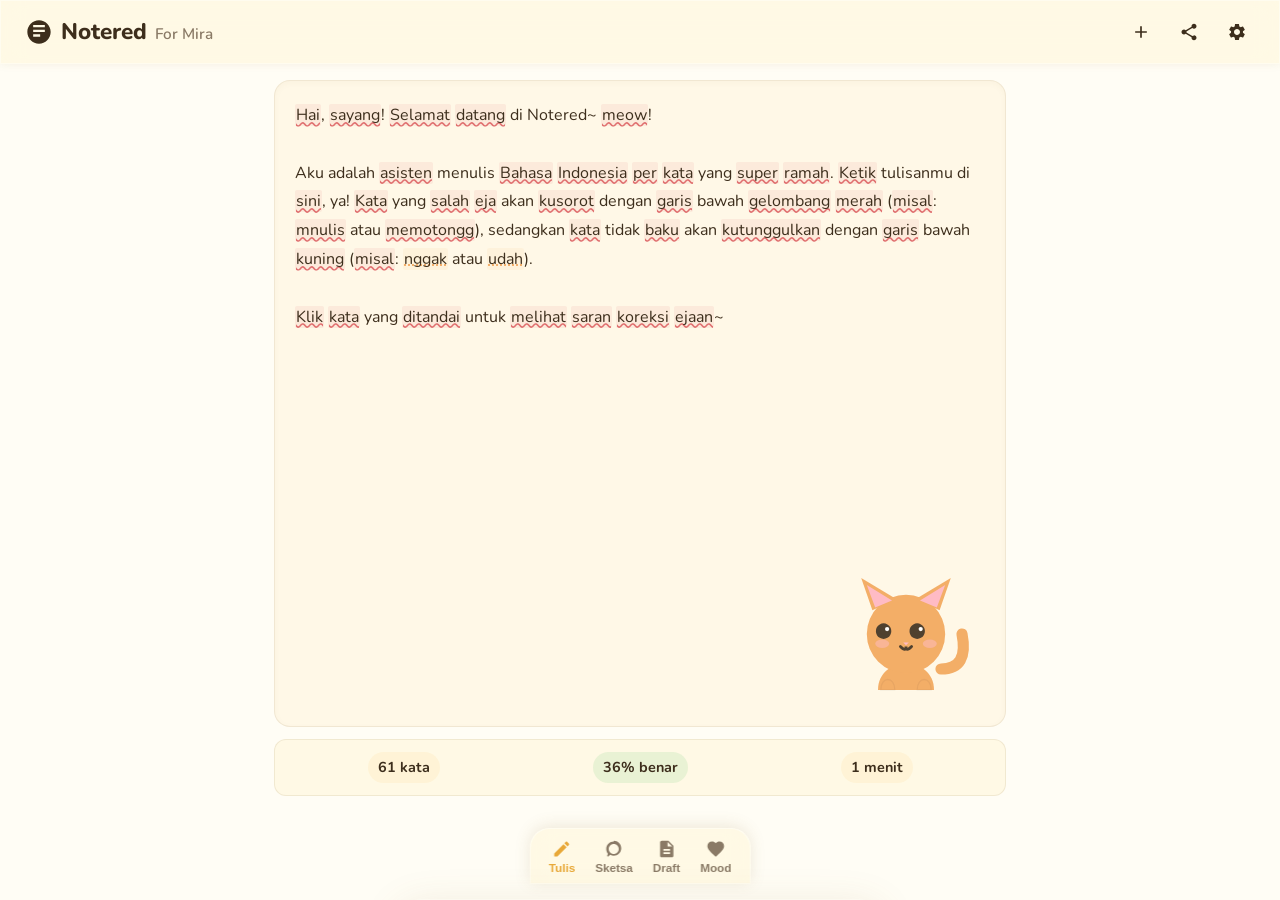
==== commit a01ad115: "ganti warna mascot jadi crem" ====
--- a/index.html
+++ b/index.html
@@ -46,28 +46,28 @@
       <svg class="cat-mascot-svg" viewBox="0 0 100 100" overflow="visible">
         <g class="mascot-body-group animate-breathe">
           <!-- Tail -->
-          <path d="M 75 80 Q 95 80 90 55" fill="none" stroke="var(--cat-cream)" stroke-width="8" stroke-linecap="round"
+          <path d="M 75 80 Q 95 80 90 55" fill="none" stroke="#F2A65A" stroke-width="8" stroke-linecap="round"
             class="animate-tail" />
 
           <!-- Body -->
-          <path d="M 30 95 C 30 70 70 70 70 95 Z" fill="var(--cat-cream)" />
+          <path d="M 30 95 C 30 70 70 70 70 95 Z" fill="#F2A65A" />
 
           <!-- Head -->
-          <circle cx="50" cy="55" r="28" fill="var(--cat-cream)" />
+          <circle cx="50" cy="55" r="28" fill="#F2A65A" />
 
           <!-- Ears -->
           <g class="animate-ear-left" style="transform-origin: 35px 35px;">
-            <path d="M 26 38 L 18 15 L 43 30 Z" fill="var(--cat-cream)" />
-            <path d="M 28 36 L 22 20 L 40 31 Z" fill="var(--cat-pink)" />
+            <path d="M 26 38 L 18 15 L 43 30 Z" fill="#F2A65A" />
+            <path d="M 28 36 L 22 20 L 40 31 Z" fill="#FFB5C2" />
           </g>
           <g class="animate-ear-right" style="transform-origin: 65px 35px;">
-            <path d="M 74 38 L 82 15 L 57 30 Z" fill="var(--cat-cream)" />
-            <path d="M 72 36 L 78 20 L 60 31 Z" fill="var(--cat-pink)" />
+            <path d="M 74 38 L 82 15 L 57 30 Z" fill="#F2A65A" />
+            <path d="M 72 36 L 78 20 L 60 31 Z" fill="#FFB5C2" />
           </g>
 
           <!-- Blushed Cheeks -->
-          <ellipse cx="33" cy="62" rx="5" ry="3" fill="var(--cat-pink)" opacity="0.5" />
-          <ellipse cx="67" cy="62" rx="5" ry="3" fill="var(--cat-pink)" opacity="0.5" />
+          <ellipse cx="33" cy="62" rx="5" ry="3" fill="#FFB5C2" opacity="0.5" />
+          <ellipse cx="67" cy="62" rx="5" ry="3" fill="#FFB5C2" opacity="0.5" />
 
           <!-- Eyes -->
           <g id="mascot-eyes" class="animate-blink" style="transform-origin: 50px 55px;">
@@ -83,15 +83,15 @@
           </g>
 
           <!-- Nose -->
-          <polygon points="48,61 52,61 50,63" fill="var(--cat-pink)" />
+          <polygon points="48,61 52,61 50,63" fill="#FFB5C2" />
 
           <!-- Mouth -->
           <path id="mascot-mouth" d="M 46 64 Q 50 68 50 64 Q 50 68 54 64" fill="none" stroke="var(--text-primary)"
             stroke-width="2" stroke-linecap="round" />
 
           <!-- Paws -->
-          <path d="M 32 95 C 32 85 42 85 42 95 Z" fill="var(--cat-cream)" stroke="rgba(0,0,0,0.05)" stroke-width="1" />
-          <path d="M 58 95 C 58 85 68 85 68 95 Z" fill="var(--cat-cream)" stroke="rgba(0,0,0,0.05)" stroke-width="1" />
+          <path d="M 32 95 C 32 85 42 85 42 95 Z" fill="#F2A65A" stroke="rgba(0,0,0,0.05)" stroke-width="1" />
+          <path d="M 58 95 C 58 85 68 85 68 95 Z" fill="#F2A65A" stroke="rgba(0,0,0,0.05)" stroke-width="1" />
         </g>
       </svg>
     </div>
@@ -145,28 +145,28 @@
             <svg class="cat-mascot-svg" viewBox="0 0 100 100" overflow="visible">
               <g class="mascot-body-group animate-breathe">
                 <!-- Tail -->
-                <path d="M 75 80 Q 95 80 90 55" fill="none" stroke="var(--cat-cream)" stroke-width="8"
+                <path d="M 75 80 Q 95 80 90 55" fill="none" stroke="#F2A65A" stroke-width="8"
                   stroke-linecap="round" class="animate-tail" />
 
                 <!-- Body -->
-                <path d="M 30 95 C 30 70 70 70 70 95 Z" fill="var(--cat-cream)" />
+                <path d="M 30 95 C 30 70 70 70 70 95 Z" fill="#F2A65A" />
 
                 <!-- Head -->
-                <circle cx="50" cy="55" r="28" fill="var(--cat-cream)" />
+                <circle cx="50" cy="55" r="28" fill="#F2A65A" />
 
                 <!-- Ears -->
                 <g class="animate-ear-left" style="transform-origin: 35px 35px;">
-                  <path d="M 26 38 L 18 15 L 43 30 Z" fill="var(--cat-cream)" />
-                  <path d="M 28 36 L 22 20 L 40 31 Z" fill="var(--cat-pink)" />
+                  <path d="M 26 38 L 18 15 L 43 30 Z" fill="#F2A65A" />
+                  <path d="M 28 36 L 22 20 L 40 31 Z" fill="#FFB5C2" />
                 </g>
                 <g class="animate-ear-right" style="transform-origin: 65px 35px;">
-                  <path d="M 74 38 L 82 15 L 57 30 Z" fill="var(--cat-cream)" />
-                  <path d="M 72 36 L 78 20 L 60 31 Z" fill="var(--cat-pink)" />
+                  <path d="M 74 38 L 82 15 L 57 30 Z" fill="#F2A65A" />
+                  <path d="M 72 36 L 78 20 L 60 31 Z" fill="#FFB5C2" />
                 </g>
 
                 <!-- Blushed Cheeks -->
-                <ellipse cx="33" cy="62" rx="5" ry="3" fill="var(--cat-pink)" opacity="0.5" />
-                <ellipse cx="67" cy="62" rx="5" ry="3" fill="var(--cat-pink)" opacity="0.5" />
+                <ellipse cx="33" cy="62" rx="5" ry="3" fill="#FFB5C2" opacity="0.5" />
+                <ellipse cx="67" cy="62" rx="5" ry="3" fill="#FFB5C2" opacity="0.5" />
 
                 <!-- Eyes -->
                 <g id="mascot-eyes" class="animate-blink" style="transform-origin: 50px 55px;">
@@ -182,16 +182,16 @@
                 </g>
 
                 <!-- Nose -->
-                <polygon points="48,61 52,61 50,63" fill="var(--cat-pink)" />
+                <polygon points="48,61 52,61 50,63" fill="#FFB5C2" />
 
                 <!-- Mouth -->
                 <path id="mascot-mouth" d="M 46 64 Q 50 68 50 64 Q 50 68 54 64" fill="none" stroke="var(--text-primary)"
                   stroke-width="2" stroke-linecap="round" />
 
                 <!-- Paws -->
-                <path d="M 32 95 C 32 85 42 85 42 95 Z" fill="var(--cat-cream)" stroke="rgba(0,0,0,0.05)"
+                <path d="M 32 95 C 32 85 42 85 42 95 Z" fill="#F2A65A" stroke="rgba(0,0,0,0.05)"
                   stroke-width="1" />
-                <path d="M 58 95 C 58 85 68 85 68 95 Z" fill="var(--cat-cream)" stroke="rgba(0,0,0,0.05)"
+                <path d="M 58 95 C 58 85 68 85 68 95 Z" fill="#F2A65A" stroke="rgba(0,0,0,0.05)"
                   stroke-width="1" />
               </g>
             </svg>
@@ -468,4 +468,4 @@
 
 </body>
 
-</html>+</html>
--- a/css/index.css
+++ b/css/index.css
@@ -32,7 +32,7 @@
   
   /* Cat Accents */
   --cat-pink: #FFB5C2;
-  --cat-cream: #FFF0E0;
+  --cat-cream: #F2A65A;
   
   /* Borders & Shadows */
   --border: rgba(139, 109, 56, 0.12);
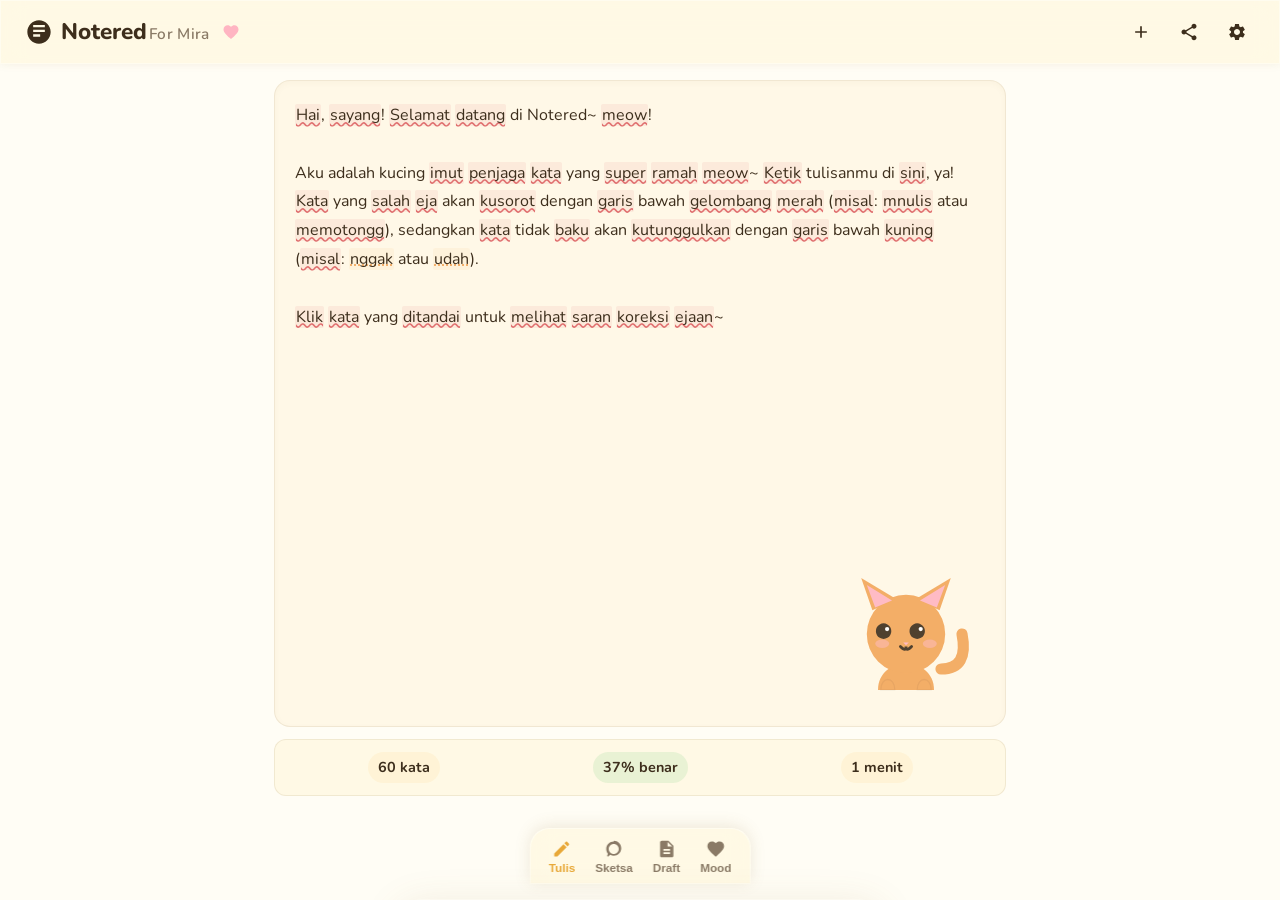
==== commit 71df9d37: "logic dan bug fixes" ====
--- a/index.html
+++ b/index.html
@@ -10,7 +10,7 @@
 
   <!-- SEO Meta Tags -->
   <meta name="description"
-    content="Notered adalah asisten menulis Bahasa Indonesia per kata berbasis KBBI dengan fitur sketsa referensi kucing yang ramah dan interaktif.">
+    content="Notered adalah kucing imut penjaga kata berbasis KBBI dengan fitur sketsa referensi kucing yang ramah dan interaktif. meow~">
   <meta name="author" content="Notered Team">
   <meta name="theme-color" content="#FFFDF5">
 
@@ -23,6 +23,8 @@
   <link rel="preconnect" href="https://fonts.googleapis.com">
   <link rel="preconnect" href="https://fonts.gstatic.com" crossorigin>
   <link rel="preconnect" href="https://api.unsplash.com">
+  <link rel="preconnect" href="https://api.openverse.org">
+  <link rel="preconnect" href="https://commons.wikimedia.org">
 
   <!-- Core and Features CSS (critical) -->
   <link rel="stylesheet" href="css/index.css">
@@ -107,7 +109,11 @@
         <path
           d="M12 2C6.48 2 2 6.48 2 12s4.48 10 10 10 10-4.48 10-10S17.52 2 12 2zm1 14H7v-2h6v2zm4-4H7v-2h10v2zm0-4H7V6h10v2z" />
       </svg>
-      <span>Notered <span class="header-subtitle">For Mira</span></span>
+      <span class="logo-text">Notered <span class="header-subtitle">For Mira</span></span>
+      <svg class="header-heart" viewBox="0 0 24 24" aria-hidden="true" title="Notered for Mira">
+        <path
+          d="M12 21.35l-1.45-1.32C5.4 15.36 2 12.28 2 8.5 2 5.42 4.42 3 7.5 3c1.74 0 3.41.81 4.5 2.09C13.09 3.81 14.76 3 16.5 3 19.58 3 22 5.42 22 8.5c0 3.78-3.4 6.86-8.55 11.54L12 21.35z" />
+      </svg>
     </div>
     <div class="header-actions">
       <!-- Document actions -->
@@ -145,8 +151,8 @@
             <svg class="cat-mascot-svg" viewBox="0 0 100 100" overflow="visible">
               <g class="mascot-body-group animate-breathe">
                 <!-- Tail -->
-                <path d="M 75 80 Q 95 80 90 55" fill="none" stroke="#F2A65A" stroke-width="8"
-                  stroke-linecap="round" class="animate-tail" />
+                <path d="M 75 80 Q 95 80 90 55" fill="none" stroke="#F2A65A" stroke-width="8" stroke-linecap="round"
+                  class="animate-tail" />
 
                 <!-- Body -->
                 <path d="M 30 95 C 30 70 70 70 70 95 Z" fill="#F2A65A" />
@@ -189,10 +195,8 @@
                   stroke-width="2" stroke-linecap="round" />
 
                 <!-- Paws -->
-                <path d="M 32 95 C 32 85 42 85 42 95 Z" fill="#F2A65A" stroke="rgba(0,0,0,0.05)"
-                  stroke-width="1" />
-                <path d="M 58 95 C 58 85 68 85 68 95 Z" fill="#F2A65A" stroke="rgba(0,0,0,0.05)"
-                  stroke-width="1" />
+                <path d="M 32 95 C 32 85 42 85 42 95 Z" fill="#F2A65A" stroke="rgba(0,0,0,0.05)" stroke-width="1" />
+                <path d="M 58 95 C 58 85 68 85 68 95 Z" fill="#F2A65A" stroke="rgba(0,0,0,0.05)" stroke-width="1" />
               </g>
             </svg>
           </div>
@@ -224,7 +228,8 @@
           <div class="sketch-upload-inner">
             <div class="sketch-upload-icon-wrap">
               <svg class="sketch-upload-icon" viewBox="0 0 24 24" aria-hidden="true">
-                <path d="M19 13v6H5v-6H3v6c0 1.1.9 2 2 2h14c1.1 0 2-.9 2-2v-6h-2zM13 4.83l2.59 2.58L17 6l-5-5-5 5 1.41 1.41L11 4.83V15h2V4.83z" />
+                <path
+                  d="M19 13v6H5v-6H3v6c0 1.1.9 2 2 2h14c1.1 0 2-.9 2-2v-6h-2zM13 4.83l2.59 2.58L17 6l-5-5-5 5 1.41 1.41L11 4.83V15h2V4.83z" />
               </svg>
             </div>
             <div class="sketch-upload-text">Ketuk untuk unggah atau ambil foto</div>
@@ -337,12 +342,40 @@
       </button>
     </div>
 
-    <div class="settings-group">
-      <label class="settings-label" for="settings-unsplash-key">Unsplash API Key (Untuk Cari Gambar)</label>
-      <input type="password" id="settings-unsplash-key" class="settings-input"
-        placeholder="Masukkan Client ID Unsplash...">
-      <p style="font-size:0.75rem;color:var(--text-secondary);line-height:1.4;">Bisa dikosongkan. Jika kosong, akan
-        menggunakan demo placeholder secara offline.</p>
+    <div class="settings-card">
+      <div class="settings-card-head">
+        <svg viewBox="0 0 24 24" fill="none" stroke="currentColor" stroke-width="2" stroke-linecap="round"
+          stroke-linejoin="round">
+          <circle cx="11" cy="11" r="7"></circle>
+          <line x1="21" y1="21" x2="16.65" y2="16.65"></line>
+        </svg>
+        <span>Pencarian Gambar Sketsa</span>
+      </div>
+
+      <div class="settings-group">
+        <label class="settings-label" for="settings-unsplash-key">Unsplash API Key</label>
+        <input type="password" id="settings-unsplash-key" class="settings-input"
+          placeholder="Kosongkan = pakai key bawaan">
+        <p style="font-size:0.72rem;color:var(--text-secondary);line-height:1.4;">Bisa dikosongkan, otomatis memakai
+          API key bawaan (proyek pribadi). Isi hanya untuk menimpa dengan key kamu sendiri.</p>
+      </div>
+
+      <div class="settings-group">
+        <label class="settings-label">Sumber Pencarian</label>
+        <div class="source-segment" id="settings-search-source" role="radiogroup" aria-label="Sumber Pencarian Gambar">
+          <button type="button" class="source-seg-btn" data-source="unsplash">
+            <strong>Unsplash</strong><small>Perlu API Key</small>
+          </button>
+          <button type="button" class="source-seg-btn" data-source="wikimedia">
+            <strong>Wikimedia</strong><small>Tanpa Key</small>
+          </button>
+          <button type="button" class="source-seg-btn" data-source="openverse">
+            <strong>Openverse</strong><small>Tanpa Key</small>
+          </button>
+        </div>
+        <p style="font-size:0.72rem;color:var(--text-secondary);line-height:1.4;">Pilih API yang dipakai untuk mencari
+          referensi gambar sketsa.</p>
+      </div>
     </div>
 
     <div class="settings-group">
@@ -468,4 +501,4 @@
 
 </body>
 
-</html>
+</html>
--- a/css/index.css
+++ b/css/index.css
@@ -196,3 +196,82 @@
     font-size: 0.8rem;
   }
 }
+
+/* --- Settings: Image Search Card & Segmented Source Control --- */
+.settings-card {
+  background: var(--bg-secondary);
+  border: 1px solid var(--border);
+  border-radius: 16px;
+  padding: 14px;
+  margin-bottom: 14px;
+}
+
+.settings-card-head {
+  display: flex;
+  align-items: center;
+  gap: 8px;
+  font-weight: 800;
+  font-size: 0.95rem;
+  color: var(--text-primary);
+  margin-bottom: 10px;
+}
+
+.settings-card-head svg {
+  width: 18px;
+  height: 18px;
+  fill: none;
+  stroke: var(--accent-hover);
+}
+
+.settings-card .settings-group {
+  margin-bottom: 12px;
+}
+
+.settings-card .settings-group:last-child {
+  margin-bottom: 0;
+}
+
+/* Segmented control for search source */
+.source-segment {
+  display: grid;
+  grid-template-columns: repeat(3, 1fr);
+  gap: 8px;
+}
+
+.source-seg-btn {
+  display: flex;
+  flex-direction: column;
+  align-items: center;
+  justify-content: center;
+  gap: 2px;
+  padding: 10px 6px;
+  border: 1.5px solid var(--border);
+  border-radius: 12px;
+  background: var(--bg-primary);
+  color: var(--text-secondary);
+  cursor: pointer;
+  font-family: inherit;
+  transition: all 0.18s ease;
+}
+
+.source-seg-btn strong {
+  font-size: 0.85rem;
+  font-weight: 800;
+  color: var(--text-primary);
+}
+
+.source-seg-btn small {
+  font-size: 0.62rem;
+  opacity: 0.75;
+}
+
+.source-seg-btn.active {
+  border-color: var(--accent);
+  background: var(--accent-soft);
+  color: var(--text-primary);
+  box-shadow: 0 2px 8px var(--shadow);
+}
+
+.source-seg-btn:active {
+  transform: scale(0.97);
+}
--- a/css/components.css
+++ b/css/components.css
@@ -42,9 +42,15 @@
   fill: var(--text-primary);
 }
 
-/* "For Mira" subtitle — hidden on mobile, shown on desktop */
+/* "For Mira" subtitle — shown on mobile (smaller) and desktop */
 .header-subtitle {
-  display: none;
+  display: inline;
+  font-weight: 600;
+  font-size: 0.6rem;
+  letter-spacing: 0.02em;
+  color: var(--text-secondary);
+  margin-left: 2px;
+  white-space: nowrap;
 }
 
 @media (min-width: 768px) {
@@ -54,6 +60,41 @@
     font-size: 0.85rem;
     color: var(--text-secondary);
     margin-left: 2px;
+  }
+}
+
+/* Love / "for Mira" heart icon beside the logo text.
+   Sized smaller on mobile (like the rest of the mobile header),
+   scales up a touch on desktop to match the larger header. */
+.logo-text {
+  display: inline-flex;
+  align-items: baseline;
+  white-space: nowrap;
+}
+
+.header-heart {
+  width: 16px;
+  height: 16px;
+  margin-left: 4px;
+  fill: var(--cat-pink, #FFB5C2);
+  flex: 0 0 auto;
+  /* subtle heartbeat to match the cat theme */
+  animation: heart-beat 1.6s ease-in-out infinite;
+}
+
+@keyframes heart-beat {
+  0%, 100% { transform: scale(1); }
+  15%      { transform: scale(1.18); }
+  30%      { transform: scale(1); }
+  45%      { transform: scale(1.12); }
+  60%      { transform: scale(1); }
+}
+
+@media (min-width: 768px) {
+  .header-heart {
+    width: 18px;
+    height: 18px;
+    margin-left: 5px;
   }
 }
 
@@ -248,9 +289,17 @@
   background-color: var(--text-muted);
   border-radius: 99px;
   margin: 0 auto 16px auto;
-}
-
-.bottom-sheet-title {
+  /* Hint that the sheet can be dragged down to dismiss on touch devices */
+  cursor: grab;
+}
+
+@media (pointer: coarse) {
+  .bottom-sheet-handle { cursor: grabbing; }
+  .sketch-modal-header { cursor: grab; }
+  .settings-header { cursor: grab; }
+}
+
+  .bottom-sheet-title {
   font-weight: 800;
   font-size: 1.15rem;
   color: var(--text-primary);
@@ -258,6 +307,69 @@
   display: flex;
   align-items: center;
   gap: 8px;
+}
+
+/* Share option list (Bagikan Tulisan bottom sheet) */
+.share-option-list {
+  display: flex;
+  flex-direction: column;
+  gap: 10px;
+  margin-bottom: 8px;
+}
+
+.share-option {
+  display: flex;
+  align-items: center;
+  gap: 14px;
+  width: 100%;
+  background: var(--bg-secondary);
+  border: 1px solid var(--border);
+  border-radius: 14px;
+  padding: 12px 14px;
+  cursor: pointer;
+  text-align: left;
+  color: var(--text-primary);
+  font-family: inherit;
+  transition: background-color 0.2s, transform 0.15s, box-shadow 0.2s;
+}
+
+.share-option:hover {
+  background: var(--bg-tertiary);
+  box-shadow: 0 2px 10px var(--shadow);
+}
+
+.share-option:active {
+  transform: scale(0.98);
+}
+
+.share-option-icon {
+  flex: 0 0 auto;
+  width: 40px;
+  height: 40px;
+  border-radius: 12px;
+  display: flex;
+  align-items: center;
+  justify-content: center;
+}
+
+.share-option-label {
+  flex: 1;
+  font-weight: 700;
+  font-size: 0.95rem;
+  color: var(--text-primary);
+}
+
+.share-option-chevron {
+  width: 20px;
+  height: 20px;
+  fill: var(--text-secondary);
+  flex: 0 0 auto;
+}
+
+@media (min-width: 1024px) {
+  .share-option-list {
+    gap: 12px;
+  }
 }
 
 /* Toast System */
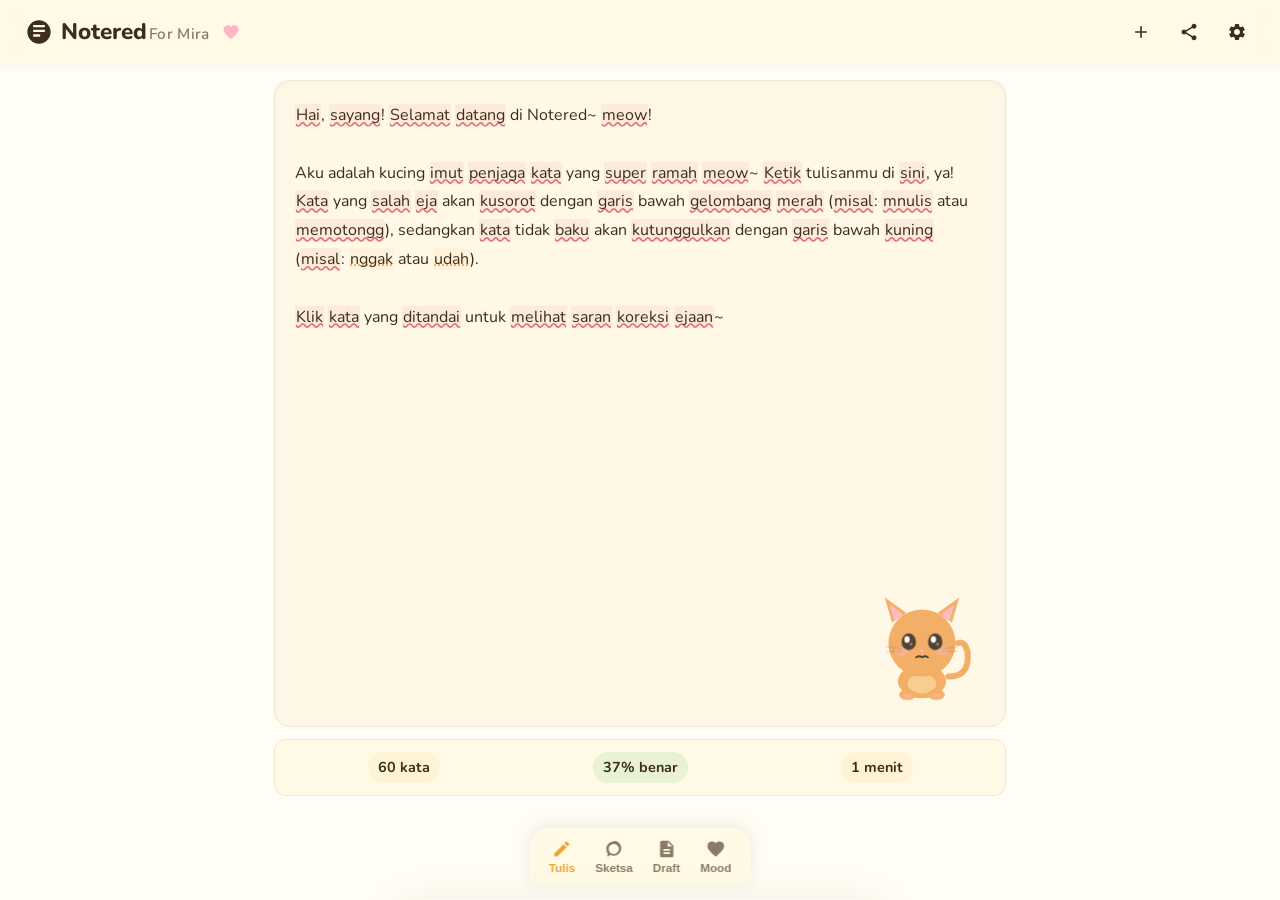
==== commit 5dd6917a: "Big improvement" ====
--- a/index.html
+++ b/index.html
@@ -1,6 +1,5 @@
 <!DOCTYPE html>
 <html lang="id">
-
 <head>
   <meta charset="UTF-8">
   <meta name="mobile-web-app-capable" content="yes">
@@ -25,6 +24,11 @@
   <link rel="preconnect" href="https://api.unsplash.com">
   <link rel="preconnect" href="https://api.openverse.org">
   <link rel="preconnect" href="https://commons.wikimedia.org">
+
+  <!-- Font display swap for performance -->
+  <style>
+    @import url("https://fonts.googleapis.com/css2?family=Nunito:wght@400;600;700;800&display=swap");
+  </style>
 
   <!-- Core and Features CSS (critical) -->
   <link rel="stylesheet" href="css/index.css">
@@ -43,57 +47,68 @@
   <!-- App Loading Screen (Cat Theme) -->
   <div id="app-loading"
     style="position: fixed; top: 0; left: 0; width: 100%; height: 100%; background: #FFFDF5; display: flex; flex-direction: column; align-items: center; justify-content: center; z-index: 999; transition: opacity 0.5s;">
-    <!-- Cat Mascot (centered, same animations as editor) -->
+    <!-- Cute Cat Mascot - Chibi style with big head -->
     <div class="loading-mascot-wrapper" id="loading-cat">
       <svg class="cat-mascot-svg" viewBox="0 0 100 100" overflow="visible">
-        <g class="mascot-body-group animate-breathe">
-          <!-- Tail -->
-          <path d="M 75 80 Q 95 80 90 55" fill="none" stroke="#F2A65A" stroke-width="8" stroke-linecap="round"
-            class="animate-tail" />
-
-          <!-- Body -->
-          <path d="M 30 95 C 30 70 70 70 70 95 Z" fill="#F2A65A" />
-
-          <!-- Head -->
-          <circle cx="50" cy="55" r="28" fill="#F2A65A" />
-
-          <!-- Ears -->
-          <g class="animate-ear-left" style="transform-origin: 35px 35px;">
-            <path d="M 26 38 L 18 15 L 43 30 Z" fill="#F2A65A" />
-            <path d="M 28 36 L 22 20 L 40 31 Z" fill="#FFB5C2" />
+        <g class="animate-float">
+          <!-- Tail (curved behind) -->
+          <path d="M 72 78 Q 90 78 88 58 Q 86 48 80 50" fill="none" stroke="#F2A65A" stroke-width="6" stroke-linecap="round"
+            class="animate-tail-sweep" />
+
+          <!-- Body (round, chubby) -->
+          <ellipse cx="50" cy="82" rx="22" ry="16" fill="#F2A65A" />
+
+          <!-- Belly patch -->
+          <ellipse cx="50" cy="84" rx="14" ry="10" fill="#FDEAB0" opacity="0.6" />
+
+          <!-- Head (big, round) -->
+          <circle cx="50" cy="50" r="30" fill="#F2A65A" />
+
+          <!-- Ears (rounded, cute) -->
+          <g class="animate-ear-twitch" style="transform-origin: 28px 28px;">
+            <path d="M 24 32 L 18 10 L 38 24 Z" fill="#F2A65A" stroke="#F2A65A" stroke-width="1" stroke-linejoin="round" />
+            <path d="M 26 30 L 22 16 L 35 25 Z" fill="#FFB5C2" />
           </g>
-          <g class="animate-ear-right" style="transform-origin: 65px 35px;">
-            <path d="M 74 38 L 82 15 L 57 30 Z" fill="#F2A65A" />
-            <path d="M 72 36 L 78 20 L 60 31 Z" fill="#FFB5C2" />
+          <g class="animate-ear-twitch" style="transform-origin: 72px 28px; animation-delay: -3.5s;">
+            <path d="M 76 32 L 82 10 L 62 24 Z" fill="#F2A65A" stroke="#F2A65A" stroke-width="1" stroke-linejoin="round" />
+            <path d="M 74 30 L 78 16 L 65 25 Z" fill="#FFB5C2" />
           </g>
 
-          <!-- Blushed Cheeks -->
-          <ellipse cx="33" cy="62" rx="5" ry="3" fill="#FFB5C2" opacity="0.5" />
-          <ellipse cx="67" cy="62" rx="5" ry="3" fill="#FFB5C2" opacity="0.5" />
-
-          <!-- Eyes -->
-          <g id="mascot-eyes" class="animate-blink" style="transform-origin: 50px 55px;">
-            <!-- Left Eye -->
-            <path id="eye-left-shape" d="M 38 53 A 4 4 0 1 1 38 52.9" stroke="var(--text-primary)" stroke-width="3"
-              stroke-linecap="round" fill="var(--text-primary)" />
-            <!-- Right Eye -->
-            <path id="eye-right-shape" d="M 62 53 A 4 4 0 1 1 62 52.9" stroke="var(--text-primary)" stroke-width="3"
-              stroke-linecap="round" fill="var(--text-primary)" />
-            <!-- Catchlights -->
-            <circle cx="36.5" cy="51.5" r="1.5" fill="#fff" />
-            <circle cx="60.5" cy="51.5" r="1.5" fill="#fff" />
+          <!-- Blush (cute pink cheeks) -->
+          <ellipse cx="32" cy="58" rx="7" ry="4" fill="#FFB5C2" opacity="0.45" />
+          <ellipse cx="68" cy="58" rx="7" ry="4" fill="#FFB5C2" opacity="0.45" />
+
+          <!-- Eyes (big, round, sparkly) -->
+          <g class="animate-blink" style="transform-origin: 50px 50px;">
+            <!-- Left eye -->
+            <ellipse cx="38" cy="50" rx="6" ry="7" fill="#3D2E1C" />
+            <ellipse cx="36.5" cy="48" rx="2.5" ry="3" fill="#fff" />
+            <circle cx="40" cy="52" r="1.2" fill="#fff" opacity="0.6" />
+            <!-- Right eye -->
+            <ellipse cx="62" cy="50" rx="6" ry="7" fill="#3D2E1C" />
+            <ellipse cx="60.5" cy="48" rx="2.5" ry="3" fill="#fff" />
+            <circle cx="64" cy="52" r="1.2" fill="#fff" opacity="0.6" />
           </g>
 
-          <!-- Nose -->
-          <polygon points="48,61 52,61 50,63" fill="#FFB5C2" />
-
-          <!-- Mouth -->
-          <path id="mascot-mouth" d="M 46 64 Q 50 68 50 64 Q 50 68 54 64" fill="none" stroke="var(--text-primary)"
-            stroke-width="2" stroke-linecap="round" />
-
-          <!-- Paws -->
-          <path d="M 32 95 C 32 85 42 85 42 95 Z" fill="#F2A65A" stroke="rgba(0,0,0,0.05)" stroke-width="1" />
-          <path d="M 58 95 C 58 85 68 85 68 95 Z" fill="#F2A65A" stroke="rgba(0,0,0,0.05)" stroke-width="1" />
+          <!-- Nose (tiny pink triangle) -->
+          <polygon points="48,57 52,57 50,59.5" fill="#FFB5C2" />
+
+          <!-- Mouth (cute 'w' shape) -->
+          <path d="M 45 61 Q 47.5 64 50 61 Q 52.5 64 55 61" fill="none" stroke="#3D2E1C" stroke-width="1.5"
+            stroke-linecap="round" stroke-linejoin="round" />
+
+          <!-- Whiskers -->
+          <line x1="18" y1="54" x2="32" y2="56" stroke="#3D2E1C" stroke-width="0.8" opacity="0.3" />
+          <line x1="18" y1="58" x2="32" y2="58" stroke="#3D2E1C" stroke-width="0.8" opacity="0.3" />
+          <line x1="68" y1="56" x2="82" y2="54" stroke="#3D2E1C" stroke-width="0.8" opacity="0.3" />
+          <line x1="68" y1="58" x2="82" y2="58" stroke="#3D2E1C" stroke-width="0.8" opacity="0.3" />
+
+          <!-- Front paws (peeking out) -->
+          <ellipse cx="38" cy="94" rx="8" ry="5" fill="#F2A65A" class="animate-paw-shuffle" />
+          <ellipse cx="62" cy="94" rx="8" ry="5" fill="#F2A65A" class="animate-paw-shuffle" style="animation-delay: -2.5s;" />
+          <!-- Paw pad details -->
+          <ellipse cx="38" cy="95" rx="4" ry="2.5" fill="#FFB5C2" opacity="0.5" />
+          <ellipse cx="62" cy="95" rx="4" ry="2.5" fill="#FFB5C2" opacity="0.5" />
         </g>
       </svg>
     </div>
@@ -147,56 +162,64 @@
           <div id="editor-area" class="editor-area" contenteditable="true"
             placeholder="Hai, sayang! Ketik tulisanmu di sini, aku siap membantumu~ meow!"></div>
 
+          <!-- Cute Editor Cat Mascot (Chibi) -->
           <div class="cat-mascot-wrapper" id="cat-mascot">
             <svg class="cat-mascot-svg" viewBox="0 0 100 100" overflow="visible">
-              <g class="mascot-body-group animate-breathe">
+              <g class="animate-bob" id="mascot-body-group">
                 <!-- Tail -->
-                <path d="M 75 80 Q 95 80 90 55" fill="none" stroke="#F2A65A" stroke-width="8" stroke-linecap="round"
-                  class="animate-tail" />
-
-                <!-- Body -->
-                <path d="M 30 95 C 30 70 70 70 70 95 Z" fill="#F2A65A" />
-
-                <!-- Head -->
-                <circle cx="50" cy="55" r="28" fill="#F2A65A" />
+                <path d="M 72 78 Q 90 78 88 58 Q 86 48 80 50" fill="none" stroke="#F2A65A" stroke-width="5" stroke-linecap="round"
+                  class="animate-tail-sweep" />
+
+                <!-- Body (chubby) -->
+                <ellipse cx="50" cy="82" rx="20" ry="14" fill="#F2A65A" />
+                <ellipse cx="50" cy="84" rx="12" ry="8" fill="#FDEAB0" opacity="0.5" />
+
+                <!-- Head (big) -->
+                <circle cx="50" cy="50" r="28" fill="#F2A65A" />
 
                 <!-- Ears -->
-                <g class="animate-ear-left" style="transform-origin: 35px 35px;">
-                  <path d="M 26 38 L 18 15 L 43 30 Z" fill="#F2A65A" />
-                  <path d="M 28 36 L 22 20 L 40 31 Z" fill="#FFB5C2" />
+                <g class="animate-ear-twitch" style="transform-origin: 28px 28px;">
+                  <path d="M 25 33 L 19 12 L 37 25 Z" fill="#F2A65A" stroke-linejoin="round" />
+                  <path d="M 27 31 L 23 18 L 34 26 Z" fill="#FFB5C2" />
                 </g>
-                <g class="animate-ear-right" style="transform-origin: 65px 35px;">
-                  <path d="M 74 38 L 82 15 L 57 30 Z" fill="#F2A65A" />
-                  <path d="M 72 36 L 78 20 L 60 31 Z" fill="#FFB5C2" />
+                <g class="animate-ear-twitch" style="transform-origin: 72px 28px; animation-delay: -3.5s;">
+                  <path d="M 75 33 L 81 12 L 63 25 Z" fill="#F2A65A" stroke-linejoin="round" />
+                  <path d="M 73 31 L 77 18 L 66 26 Z" fill="#FFB5C2" />
                 </g>
 
-                <!-- Blushed Cheeks -->
-                <ellipse cx="33" cy="62" rx="5" ry="3" fill="#FFB5C2" opacity="0.5" />
-                <ellipse cx="67" cy="62" rx="5" ry="3" fill="#FFB5C2" opacity="0.5" />
-
-                <!-- Eyes -->
-                <g id="mascot-eyes" class="animate-blink" style="transform-origin: 50px 55px;">
-                  <!-- Left Eye -->
-                  <path id="eye-left-shape" d="M 38 53 A 4 4 0 1 1 38 52.9" stroke="var(--text-primary)"
-                    stroke-width="3" stroke-linecap="round" fill="var(--text-primary)" />
-                  <!-- Right Eye -->
-                  <path id="eye-right-shape" d="M 62 53 A 4 4 0 1 1 62 52.9" stroke="var(--text-primary)"
-                    stroke-width="3" stroke-linecap="round" fill="var(--text-primary)" />
-                  <!-- Catchlights (only visible when open, handled via JS if needed, but blink scales the whole group) -->
-                  <circle cx="36.5" cy="51.5" r="1.5" fill="#fff" />
-                  <circle cx="60.5" cy="51.5" r="1.5" fill="#fff" />
+                <!-- Blush -->
+                <ellipse cx="33" cy="57" rx="6" ry="3.5" fill="#FFB5C2" opacity="0.4" />
+                <ellipse cx="67" cy="57" rx="6" ry="3.5" fill="#FFB5C2" opacity="0.4" />
+
+                <!-- Eyes (big, sparkly) -->
+                <g id="mascot-eyes" class="animate-blink" style="transform-origin: 50px 50px;">
+                  <ellipse id="eye-left-shape" cx="39" cy="49" rx="5.5" ry="6.5" fill="#3D2E1C" />
+                  <ellipse cx="37.5" cy="47" rx="2.2" ry="2.8" fill="#fff" />
+                  <circle cx="41" cy="51" r="1" fill="#fff" opacity="0.5" />
+
+                  <ellipse id="eye-right-shape" cx="61" cy="49" rx="5.5" ry="6.5" fill="#3D2E1C" />
+                  <ellipse cx="59.5" cy="47" rx="2.2" ry="2.8" fill="#fff" />
+                  <circle cx="63" cy="51" r="1" fill="#fff" opacity="0.5" />
                 </g>
 
                 <!-- Nose -->
-                <polygon points="48,61 52,61 50,63" fill="#FFB5C2" />
+                <polygon points="48.5,56 51.5,56 50,58.5" fill="#FFB5C2" />
 
                 <!-- Mouth -->
-                <path id="mascot-mouth" d="M 46 64 Q 50 68 50 64 Q 50 68 54 64" fill="none" stroke="var(--text-primary)"
-                  stroke-width="2" stroke-linecap="round" />
-
-                <!-- Paws -->
-                <path d="M 32 95 C 32 85 42 85 42 95 Z" fill="#F2A65A" stroke="rgba(0,0,0,0.05)" stroke-width="1" />
-                <path d="M 58 95 C 58 85 68 85 68 95 Z" fill="#F2A65A" stroke="rgba(0,0,0,0.05)" stroke-width="1" />
+                <path id="mascot-mouth" d="M 45.5 60 Q 48 63 50 60 Q 52 63 54.5 60" fill="none" stroke="#3D2E1C"
+                  stroke-width="1.5" stroke-linecap="round" stroke-linejoin="round" />
+
+                <!-- Whiskers -->
+                <line x1="20" y1="53" x2="33" y2="55" stroke="#3D2E1C" stroke-width="0.7" opacity="0.25" />
+                <line x1="20" y1="57" x2="33" y2="57" stroke="#3D2E1C" stroke-width="0.7" opacity="0.25" />
+                <line x1="67" y1="55" x2="80" y2="53" stroke="#3D2E1C" stroke-width="0.7" opacity="0.25" />
+                <line x1="67" y1="57" x2="80" y2="57" stroke="#3D2E1C" stroke-width="0.7" opacity="0.25" />
+
+                <!-- Paws (peeking out) -->
+                <ellipse cx="38" cy="93" rx="7" ry="4.5" fill="#F2A65A" class="animate-paw-shuffle" />
+                <ellipse cx="62" cy="93" rx="7" ry="4.5" fill="#F2A65A" class="animate-paw-shuffle" style="animation-delay: -2.5s;" />
+                <ellipse cx="38" cy="94" rx="3.5" ry="2" fill="#FFB5C2" opacity="0.45" />
+                <ellipse cx="62" cy="94" rx="3.5" ry="2" fill="#FFB5C2" opacity="0.45" />
               </g>
             </svg>
           </div>
@@ -276,7 +299,7 @@
       </div>
     </section>
 
-    <!-- Tab 4: Mood / Journal (New Feature for Reflective Writing) -->
+    <!-- Tab 4: Mood / Journal -->
     <section id="view-mood" class="view-panel" style="height: 100%; overflow-y: auto;">
       <div class="mood-panel" id="mood-panel">
         <!-- Dynamically rendered by app.js / mood-tracker.js -->
--- a/css/index.css
+++ b/css/index.css
@@ -5,40 +5,40 @@
  * Defines base typography, reset, scrollbars, and core global styles.
  */
 
-/* Import Nunito Font from Google Fonts */
-@import url('https://fonts.googleapis.com/css2?family=Nunito:wght@400;600;700;800&display=swap');
+/* Nunito is now imported via inline <style> in index.html for earlier loading */
+/* This file comment kept for reference, font loaded from HTML head */
 
 :root {
   /* Colors - Warm Yellow Eye-Friendly Palette */
-  --bg-primary: #FFFDF5;
-  --bg-secondary: #FFF8E7;
-  --bg-tertiary: #FFF3D6;
+  --bg-primary: #fffdf5;
+  --bg-secondary: #fff8e7;
+  --bg-tertiary: #fff3d6;
   --bg-glass: rgba(255, 248, 220, 0.65);
-  --accent: #F5C542;
-  --accent-hover: #E8A838;
-  --accent-soft: #FDEAB0;
-  --accent-peach: #F5D0A9;
-  
+  --accent: #f5c542;
+  --accent-hover: #e8a838;
+  --accent-soft: #fdeab0;
+  --accent-peach: #f5d0a9;
+
   /* Text Colors */
-  --text-primary: #3D2E1C;
-  --text-secondary: #8A7A66;
-  --text-muted: #B5A68E;
-  
+  --text-primary: #3d2e1c;
+  --text-secondary: #8a7a66;
+  --text-muted: #b5a68e;
+
   /* Status Colors */
-  --error: #E07070;
+  --error: #e07070;
   --error-bg: rgba(224, 112, 112, 0.1);
-  --success: #6DBF73;
-  --warning: #F0A050;
-  
+  --success: #6dbf73;
+  --warning: #f0a050;
+
   /* Cat Accents */
-  --cat-pink: #FFB5C2;
-  --cat-cream: #F2A65A;
-  
+  --cat-pink: #ffb5c2;
+  --cat-cream: #f2a65a;
+
   /* Borders & Shadows */
   --border: rgba(139, 109, 56, 0.12);
   --shadow: rgba(139, 109, 56, 0.08);
   --shadow-lg: rgba(139, 109, 56, 0.15);
-  
+
   /* Layout Tokens */
   --header-height-mobile: 56px;
   --header-height-desktop: 64px;
@@ -46,19 +46,31 @@
 }
 
 /* Minimal Modern Reset */
-*, *::before, *::after {
+*,
+*::before,
+*::after {
   box-sizing: border-box;
   margin: 0;
   padding: 0;
 }
 
-html, body {
+html,
+body {
   height: 100%;
   width: 100%;
   overflow-x: hidden;
+  /* Disable native pull-to-refresh / overscroll glow so swipe-to-close
+     gestures on modals don't trigger a page refresh on mobile. */
+  overscroll-behavior-y: none;
   background-color: var(--bg-primary);
   color: var(--text-primary);
-  font-family: 'Nunito', -apple-system, BlinkMacSystemFont, "Segoe UI", Roboto, sans-serif;
+  font-family:
+    "Nunito",
+    -apple-system,
+    BlinkMacSystemFont,
+    "Segoe UI",
+    Roboto,
+    sans-serif;
   font-size: 16px;
   line-height: 1.6;
   -webkit-font-smoothing: antialiased;
@@ -66,13 +78,15 @@
 }
 
 @media (min-width: 768px) {
-  html, body {
+  html,
+  body {
     font-size: 17px;
   }
 }
 
 @media (min-width: 1024px) {
-  html, body {
+  html,
+  body {
     font-size: 18px;
   }
 }
@@ -103,7 +117,13 @@
 }
 
 /* Touch friendly configuration */
-a, button, input, select, textarea, [role="button"], [contenteditable] {
+a,
+button,
+input,
+select,
+textarea,
+[role="button"],
+[contenteditable] {
   touch-action: manipulation;
   -webkit-tap-highlight-color: transparent;
 }
@@ -191,7 +211,7 @@
   .loading-text-main {
     font-size: 1rem;
   }
-  
+
   .loading-text-sub {
     font-size: 0.8rem;
   }
@@ -233,9 +253,8 @@
 
 /* Segmented control for search source */
 .source-segment {
-  display: grid;
-  grid-template-columns: repeat(3, 1fr);
-  gap: 8px;
+  display: flex;
+  gap: 4px;
 }
 
 .source-seg-btn {
@@ -243,26 +262,30 @@
   flex-direction: column;
   align-items: center;
   justify-content: center;
-  gap: 2px;
-  padding: 10px 6px;
+  gap: 1px;
+  padding: 6px 4px;
   border: 1.5px solid var(--border);
-  border-radius: 12px;
+  border-radius: 10px;
   background: var(--bg-primary);
   color: var(--text-secondary);
   cursor: pointer;
   font-family: inherit;
   transition: all 0.18s ease;
+  flex: 1;
+  min-width: 0;
 }
 
 .source-seg-btn strong {
-  font-size: 0.85rem;
+  font-size: 0.7rem;
   font-weight: 800;
   color: var(--text-primary);
+  white-space: nowrap;
 }
 
 .source-seg-btn small {
-  font-size: 0.62rem;
+  font-size: 0.5rem;
   opacity: 0.75;
+  white-space: nowrap;
 }
 
 .source-seg-btn.active {
--- a/css/components.css
+++ b/css/components.css
@@ -277,6 +277,12 @@
   transform: translateY(0);
 }
 
+.bottom-sheet-content {
+  max-height: 60vh;
+  overflow-y: auto;
+  -webkit-overflow-scrolling: touch;
+}
+
 @media (min-width: 1024px) {
   .bottom-sheet.active {
     transform: translate(-50%, -20px);
@@ -440,15 +446,23 @@
   width: 100%;
   max-width: 320px;
   height: 100%;
+  max-height: 100%;
+  overflow-y: auto;
+  -webkit-overflow-scrolling: touch;
+  overscroll-behavior: contain;
   background: var(--bg-primary);
   box-shadow: -4px 0 24px var(--shadow-lg);
   z-index: 200;
   transform: translateX(100%);
   transition: transform 0.3s cubic-bezier(0.25, 0.46, 0.45, 0.94);
-  padding: 24px 20px;
+  padding: 24px 16px calc(24px + env(safe-area-inset-bottom, 0px));
   display: flex;
   flex-direction: column;
   gap: 20px;
+}
+
+.settings-panel > * {
+  flex-shrink: 0;
 }
 
 .settings-panel.active {
--- a/css/editor.css
+++ b/css/editor.css
@@ -130,13 +130,13 @@
   color: var(--text-secondary);
 }
 
-/* Mascot - interactive cat */
+/* Mascot - cute chibi cat */
 .cat-mascot-wrapper {
   position: absolute;
-  bottom: 24px;
-  right: 24px;
-  width: 100px;
-  height: 100px;
+  bottom: 20px;
+  right: 16px;
+  width: 90px;
+  height: 90px;
   pointer-events: none;
   z-index: 10;
   opacity: 0.9;
@@ -145,10 +145,10 @@
 
 @media (min-width: 768px) {
   .cat-mascot-wrapper {
-    width: 140px;
-    height: 140px;
-    bottom: 30px;
-    right: 30px;
+    width: 120px;
+    height: 120px;
+    bottom: 24px;
+    right: 24px;
   }
 }
 
--- a/css/sketch.css
+++ b/css/sketch.css
@@ -10,7 +10,19 @@
   flex-direction: column;
   height: 100%;
   padding: 16px;
+  overflow: hidden;
+}
+
+.sketch-container > .sketch-upload-zone,
+.sketch-container > .search-wrapper {
+  flex-shrink: 0;
+}
+
+#sketch-results-grid {
+  flex: 1;
+  min-height: 0;
   overflow-y: auto;
+  padding-bottom: 8px;
 }
 
 @media (min-width: 768px) {
@@ -183,8 +195,16 @@
 .sketch-grid {
   display: grid;
   grid-template-columns: repeat(2, 1fr);
-  gap: 12px;
-  margin-bottom: 24px;
+  gap: 10px;
+  padding: 0 0 8px 0;
+  margin: 0;
+  align-content: start;
+}
+
+@media (min-width: 480px) {
+  .sketch-grid {
+    gap: 12px;
+  }
 }
 
 @media (min-width: 640px) {
@@ -202,7 +222,7 @@
 
 .sketch-card {
   position: relative;
-  aspect-ratio: 1;
+  width: 100%;
   border-radius: 14px;
   overflow: hidden;
   border: 1px solid var(--border);
@@ -210,6 +230,10 @@
   cursor: pointer;
   background-color: var(--bg-secondary);
   transition: transform 0.2s, box-shadow 0.2s;
+  display: block;
+  /* Use padding-bottom for aspect ratio instead of aspect-ratio for better mobile support */
+  padding-bottom: 100%;
+  height: 0;
 }
 
 .sketch-card:hover {
@@ -222,6 +246,10 @@
 }
 
 .sketch-card img {
+  display: block;
+  position: absolute;
+  top: 0;
+  left: 0;
   width: 100%;
   height: 100%;
   object-fit: cover;
@@ -240,6 +268,8 @@
   white-space: nowrap;
   overflow: hidden;
   text-overflow: ellipsis;
+  pointer-events: none;
+  box-sizing: border-box;
 }
 
 /* Sketch Conversion Overlay Modal */
--- a/css/animations.css
+++ b/css/animations.css
@@ -1,8 +1,8 @@
 /* 
  * animations.css - CSS Micro-Animations & Transitions
  * 
- * Provides smooth, iOS-like cubic-bezier transitions, idle animations
- * for the cat mascot, loading skeleton shimmers, and page transitions.
+ * Smooth, iOS-like cubic-bezier transitions, idle animations
+ * for the cute cat mascot, loading skeleton shimmers, and page transitions.
  */
 
 /* Transitions definitions */
@@ -23,6 +23,7 @@
   display: none;
   opacity: 0;
   transform: translateY(10px);
+  contain: layout style paint;
 }
 
 .view-panel.active {
@@ -30,7 +31,6 @@
   animation: fadeIn 0.3s ease forwards;
 }
 
-/* Consolidated fadeIn for reuse across modules */
 @keyframes fadeIn {
   from { opacity: 0; transform: translateY(8px); }
   to { opacity: 1; transform: translateY(0); }
@@ -40,55 +40,99 @@
   animation: fadeIn 0.4s ease forwards;
 }
 
-/* Mascot idle: Cat Tail Wagging */
-@keyframes catTailWag {
-  0% { transform: rotate(-5deg); }
-  100% { transform: rotate(5deg); }
-}
-
-.animate-tail {
-  transform-origin: 85px 65px;
-  animation: catTailWag 2s ease-in-out infinite alternate;
-}
-
-/* Mascot idle: Cat Blink */
+/* ===== CUTE CAT MASCOT ANIMATIONS ===== */
+
+/* Body gentle bob (kawaii sway) */
+@keyframes catBodyBob {
+  0% { transform: translateY(0) rotate(0deg); }
+  50% { transform: translateY(-1.5px) rotate(0.5deg); }
+  100% { transform: translateY(0) rotate(0deg); }
+}
+
+.animate-bob {
+  transform-origin: 50px 90px;
+  animation: catBodyBob 3s ease-in-out infinite;
+}
+
+/* Tail gentle sweep */
+@keyframes catTailSweep {
+  0% { transform: rotate(-3deg); }
+  50% { transform: rotate(8deg); }
+  100% { transform: rotate(-3deg); }
+}
+
+.animate-tail-sweep {
+  transform-origin: 80px 80px;
+  animation: catTailSweep 3.5s ease-in-out infinite;
+}
+
+/* Blink (slow, cute) */
 @keyframes catBlink {
-  0%, 90%, 100% { transform: scaleY(1); }
-  95% { transform: scaleY(0.1); }
+  0%, 92%, 100% { transform: scaleY(1); }
+  96% { transform: scaleY(0.08); }
 }
 
 .animate-blink {
-  animation: catBlink 5s infinite;
-}
-
-/* Mascot idle: Breathe */
-@keyframes catBreathe {
-  0% { transform: scaleY(1); }
-  100% { transform: scaleY(1.03) translateY(-1px); }
-}
-
-.animate-breathe {
-  transform-origin: 50px 95px;
-  animation: catBreathe 2s ease-in-out infinite alternate;
-}
-
-/* Mascot idle: Ear Twitch */
-@keyframes earTwitchLeft {
+  animation: catBlink 4.5s infinite;
+  will-change: transform;
+}
+
+/* Ear twitch (occasional) */
+@keyframes earTwitch {
+  0%, 96%, 100% { transform: rotate(0deg); }
+  98% { transform: rotate(-6deg); }
+}
+
+.animate-ear-twitch {
+  animation: earTwitch 7s infinite;
+}
+
+/* Head tilt (subtle) */
+@keyframes headTilt {
   0%, 90%, 100% { transform: rotate(0deg); }
-  92% { transform: rotate(-8deg); }
-  95% { transform: rotate(4deg); }
-}
-@keyframes earTwitchRight {
-  0%, 92%, 100% { transform: rotate(0deg); }
-  94% { transform: rotate(8deg); }
-  97% { transform: rotate(-4deg); }
-}
-
-.animate-ear-left {
-  animation: earTwitchLeft 6s infinite;
-}
-.animate-ear-right {
-  animation: earTwitchRight 7s infinite;
+  93% { transform: rotate(3deg); }
+  96% { transform: rotate(-1deg); }
+}
+
+.animate-head-tilt {
+  transform-origin: 50px 55px;
+  animation: headTilt 6s ease-in-out infinite;
+}
+
+/* Paw shuffle (tiny movement) */
+@keyframes pawShuffle {
+  0%, 80%, 100% { transform: translateY(0); }
+  85% { transform: translateY(-2px); }
+  90% { transform: translateY(-1px); }
+}
+
+.animate-paw-shuffle {
+  animation: pawShuffle 5s ease-in-out infinite;
+}
+
+/* Loading screen: gentle float */
+@keyframes floatPulse {
+  0% { transform: translateY(0); }
+  50% { transform: translateY(-3px); }
+  100% { transform: translateY(0); }
+}
+
+.animate-float {
+  animation: floatPulse 2.5s ease-in-out infinite;
+}
+
+/* Happy bounce (triggered on spell fix) */
+@keyframes happyBounce {
+  0% { transform: translateY(0) scale(1); }
+  20% { transform: translateY(-6px) scale(1.02); }
+  40% { transform: translateY(-3px) scale(0.98); }
+  60% { transform: translateY(-5px) scale(1.01); }
+  80% { transform: translateY(-2px) scale(1); }
+  100% { transform: translateY(0) scale(1); }
+}
+
+.mascot-happy-bounce {
+  animation: happyBounce 0.7s cubic-bezier(0.25, 0.46, 0.45, 0.94) forwards;
 }
 
 /* Pop-in animation for Mascot state change */
@@ -104,12 +148,8 @@
 
 /* Shimmer Loading Skeleton */
 @keyframes shimmer {
-  0% {
-    background-position: -200% 0;
-  }
-  100% {
-    background-position: 200% 0;
-  }
+  0% { background-position: -200% 0; }
+  100% { background-position: 200% 0; }
 }
 
 .loading-shimmer {
@@ -118,95 +158,46 @@
   animation: shimmer 1.5s infinite;
 }
 
-/* Slide up / iOS modal animation */
+/* Slide up */
 @keyframes slideUp {
-  from {
-    transform: translateY(100%);
-  }
-  to {
-    transform: translateY(0);
-  }
-}
-
-/* Pop-in animation */
+  from { transform: translateY(100%); }
+  to { transform: translateY(0); }
+}
+
+/* Pop-in */
 @keyframes popIn {
-  0% {
-    transform: scale(0.9);
-    opacity: 0;
-  }
-  100% {
-    transform: scale(1);
-    opacity: 1;
-  }
+  0% { transform: scale(0.9); opacity: 0; }
+  100% { transform: scale(1); opacity: 1; }
 }
 
 .animate-pop-in {
   animation: popIn 0.25s cubic-bezier(0.175, 0.885, 0.32, 1.275) forwards;
 }
 
-/* Bounce in for badges/paw-prints */
+/* Bounce in */
 @keyframes bounceIn {
-  0% {
-    transform: scale(0.3);
-    opacity: 0;
-  }
-  50% {
-    transform: scale(1.05);
-    opacity: 0.8;
-  }
-  70% {
-    transform: scale(0.9);
-    opacity: 0.9;
-  }
-  100% {
-    transform: scale(1);
-    opacity: 1;
-  }
+  0% { transform: scale(0.3); opacity: 0; }
+  50% { transform: scale(1.05); opacity: 0.8; }
+  70% { transform: scale(0.9); opacity: 0.9; }
+  100% { transform: scale(1); opacity: 1; }
 }
 
 .animate-bounce-in {
   animation: bounceIn 0.5s cubic-bezier(0.25, 0.46, 0.45, 0.94) forwards;
 }
 
-/* Cat ears twitching on hover */
-@keyframes earTwitchLeft {
-  0%, 80%, 100% { transform: rotate(0deg); }
-  85%, 95% { transform: rotate(-5deg); }
-}
-
-@keyframes earTwitchRight {
-  0%, 80%, 100% { transform: rotate(0deg); }
-  85%, 95% { transform: rotate(5deg); }
-}
-
-.twitch-left {
-  transform-origin: bottom right;
-  animation: earTwitchLeft 6s infinite;
-}
-
-.twitch-right {
-  transform-origin: bottom left;
-  animation: earTwitchRight 6.2s infinite;
-}
-
 /* Pulse for spelling warning */
 @keyframes pulseWarning {
-  0% {
-    box-shadow: 0 0 0 0 rgba(240, 160, 80, 0.4);
-  }
-  70% {
-    box-shadow: 0 0 0 6px rgba(240, 160, 80, 0);
-  }
-  100% {
-    box-shadow: 0 0 0 0 rgba(240, 160, 80, 0);
-  }
+  0% { box-shadow: 0 0 0 0 rgba(240, 160, 80, 0.4); }
+  70% { box-shadow: 0 0 0 6px rgba(240, 160, 80, 0); }
+  100% { box-shadow: 0 0 0 0 rgba(240, 160, 80, 0); }
 }
 
 .pulse-warning {
   animation: pulseWarning 2s infinite;
 }
 
-/* Reduce Motion media query overrides */
+/* Reduce Motion */
 @media (prefers-reduced-motion: reduce) {
   * {
     animation-duration: 0.01ms !important;
@@ -215,3 +206,23 @@
     scroll-behavior: auto !important;
   }
 }
+
+/* ===== PERFORMANCE ===== */
+.gpu-accelerated {
+  will-change: transform, opacity;
+  transform: translateZ(0);
+  backface-visibility: hidden;
+}
+
+img[decoding="async"] {
+  content-visibility: auto;
+  contain: layout style paint;
+}
+
+.editor-area-wrapper {
+  contain: layout style;
+}
+
+.editor-container {
+  contain: layout style;
+}
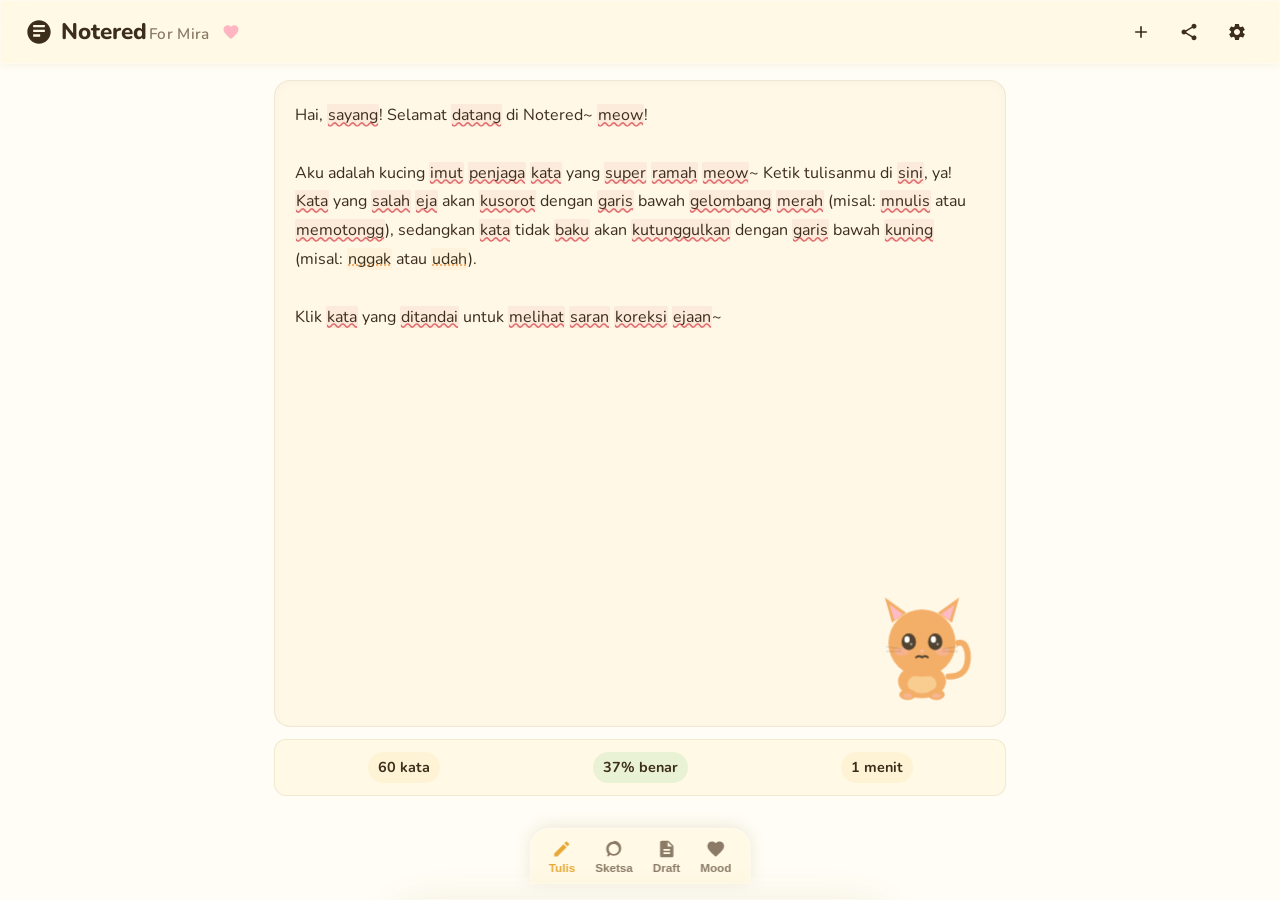
==== commit acdf1f97: "bux fixes and optimize" ====
--- a/index.html
+++ b/index.html
@@ -1,5 +1,6 @@
 <!DOCTYPE html>
 <html lang="id">
+
 <head>
   <meta charset="UTF-8">
   <meta name="mobile-web-app-capable" content="yes">
@@ -49,11 +50,11 @@
     style="position: fixed; top: 0; left: 0; width: 100%; height: 100%; background: #FFFDF5; display: flex; flex-direction: column; align-items: center; justify-content: center; z-index: 999; transition: opacity 0.5s;">
     <!-- Cute Cat Mascot - Chibi style with big head -->
     <div class="loading-mascot-wrapper" id="loading-cat">
-      <svg class="cat-mascot-svg" viewBox="0 0 100 100" overflow="visible">
+      <svg class="cat-mascot-svg" viewBox="0 0 100 100" overflow="visible" aria-hidden="true">
         <g class="animate-float">
           <!-- Tail (curved behind) -->
-          <path d="M 72 78 Q 90 78 88 58 Q 86 48 80 50" fill="none" stroke="#F2A65A" stroke-width="6" stroke-linecap="round"
-            class="animate-tail-sweep" />
+          <path d="M 72 78 Q 90 78 88 58 Q 86 48 80 50" fill="none" stroke="#F2A65A" stroke-width="6"
+            stroke-linecap="round" class="animate-tail-sweep" />
 
           <!-- Body (round, chubby) -->
           <ellipse cx="50" cy="82" rx="22" ry="16" fill="#F2A65A" />
@@ -66,11 +67,13 @@
 
           <!-- Ears (rounded, cute) -->
           <g class="animate-ear-twitch" style="transform-origin: 28px 28px;">
-            <path d="M 24 32 L 18 10 L 38 24 Z" fill="#F2A65A" stroke="#F2A65A" stroke-width="1" stroke-linejoin="round" />
+            <path d="M 24 32 L 18 10 L 38 24 Z" fill="#F2A65A" stroke="#F2A65A" stroke-width="1"
+              stroke-linejoin="round" />
             <path d="M 26 30 L 22 16 L 35 25 Z" fill="#FFB5C2" />
           </g>
           <g class="animate-ear-twitch" style="transform-origin: 72px 28px; animation-delay: -3.5s;">
-            <path d="M 76 32 L 82 10 L 62 24 Z" fill="#F2A65A" stroke="#F2A65A" stroke-width="1" stroke-linejoin="round" />
+            <path d="M 76 32 L 82 10 L 62 24 Z" fill="#F2A65A" stroke="#F2A65A" stroke-width="1"
+              stroke-linejoin="round" />
             <path d="M 74 30 L 78 16 L 65 25 Z" fill="#FFB5C2" />
           </g>
 
@@ -105,7 +108,8 @@
 
           <!-- Front paws (peeking out) -->
           <ellipse cx="38" cy="94" rx="8" ry="5" fill="#F2A65A" class="animate-paw-shuffle" />
-          <ellipse cx="62" cy="94" rx="8" ry="5" fill="#F2A65A" class="animate-paw-shuffle" style="animation-delay: -2.5s;" />
+          <ellipse cx="62" cy="94" rx="8" ry="5" fill="#F2A65A" class="animate-paw-shuffle"
+            style="animation-delay: -2.5s;" />
           <!-- Paw pad details -->
           <ellipse cx="38" cy="95" rx="4" ry="2.5" fill="#FFB5C2" opacity="0.5" />
           <ellipse cx="62" cy="95" rx="4" ry="2.5" fill="#FFB5C2" opacity="0.5" />
@@ -163,12 +167,12 @@
             placeholder="Hai, sayang! Ketik tulisanmu di sini, aku siap membantumu~ meow!"></div>
 
           <!-- Cute Editor Cat Mascot (Chibi) -->
-          <div class="cat-mascot-wrapper" id="cat-mascot">
-            <svg class="cat-mascot-svg" viewBox="0 0 100 100" overflow="visible">
-              <g class="animate-bob" id="mascot-body-group">
+          <div class="cat-mascot-wrapper mascot-gpu-accelerated" id="cat-mascot" aria-label="Kucing maskot Notered">
+            <svg class="cat-mascot-svg" viewBox="0 0 100 100" overflow="visible" aria-hidden="true">
+              <g class="animate-bob mascot-gpu-accelerated" id="mascot-body-group">
                 <!-- Tail -->
-                <path d="M 72 78 Q 90 78 88 58 Q 86 48 80 50" fill="none" stroke="#F2A65A" stroke-width="5" stroke-linecap="round"
-                  class="animate-tail-sweep" />
+                <path d="M 72 78 Q 90 78 88 58 Q 86 48 80 50" fill="none" stroke="#F2A65A" stroke-width="5"
+                  stroke-linecap="round" class="animate-tail-sweep" />
 
                 <!-- Body (chubby) -->
                 <ellipse cx="50" cy="82" rx="20" ry="14" fill="#F2A65A" />
@@ -192,7 +196,7 @@
                 <ellipse cx="67" cy="57" rx="6" ry="3.5" fill="#FFB5C2" opacity="0.4" />
 
                 <!-- Eyes (big, sparkly) -->
-                <g id="mascot-eyes" class="animate-blink" style="transform-origin: 50px 50px;">
+                <g id="mascot-eyes" class="animate-blink mascot-gpu-accelerated" style="transform-origin: 50px 50px;">
                   <ellipse id="eye-left-shape" cx="39" cy="49" rx="5.5" ry="6.5" fill="#3D2E1C" />
                   <ellipse cx="37.5" cy="47" rx="2.2" ry="2.8" fill="#fff" />
                   <circle cx="41" cy="51" r="1" fill="#fff" opacity="0.5" />
@@ -216,8 +220,9 @@
                 <line x1="67" y1="57" x2="80" y2="57" stroke="#3D2E1C" stroke-width="0.7" opacity="0.25" />
 
                 <!-- Paws (peeking out) -->
-                <ellipse cx="38" cy="93" rx="7" ry="4.5" fill="#F2A65A" class="animate-paw-shuffle" />
-                <ellipse cx="62" cy="93" rx="7" ry="4.5" fill="#F2A65A" class="animate-paw-shuffle" style="animation-delay: -2.5s;" />
+                <ellipse cx="38" cy="93" rx="7" ry="4.5" fill="#F2A65A" class="animate-paw-shuffle mascot-gpu-accelerated" />
+                <ellipse cx="62" cy="93" rx="7" ry="4.5" fill="#F2A65A" class="animate-paw-shuffle mascot-gpu-accelerated"
+                  style="animation-delay: -2.5s;" />
                 <ellipse cx="38" cy="94" rx="3.5" ry="2" fill="#FFB5C2" opacity="0.45" />
                 <ellipse cx="62" cy="94" rx="3.5" ry="2" fill="#FFB5C2" opacity="0.45" />
               </g>
--- a/css/animations.css
+++ b/css/animations.css
@@ -42,6 +42,16 @@
 
 /* ===== CUTE CAT MASCOT ANIMATIONS ===== */
 
+/* Mascot GPU Acceleration Base - ensures smooth rendering on all devices */
+.mascot-gpu-accelerated {
+  will-change: transform, opacity;
+  transform: translateZ(0);
+  backface-visibility: hidden;
+  -webkit-backface-visibility: hidden;
+  -webkit-perspective: 1000px;
+  perspective: 1000px;
+}
+
 /* Body gentle bob (kawaii sway) */
 @keyframes catBodyBob {
   0% { transform: translateY(0) rotate(0deg); }
@@ -52,6 +62,10 @@
 .animate-bob {
   transform-origin: 50px 90px;
   animation: catBodyBob 3s ease-in-out infinite;
+  will-change: transform;
+  transform: translateZ(0);
+  backface-visibility: hidden;
+  -webkit-backface-visibility: hidden;
 }
 
 /* Tail gentle sweep */
@@ -64,6 +78,10 @@
 .animate-tail-sweep {
   transform-origin: 80px 80px;
   animation: catTailSweep 3.5s ease-in-out infinite;
+  will-change: transform;
+  transform: translateZ(0);
+  backface-visibility: hidden;
+  -webkit-backface-visibility: hidden;
 }
 
 /* Blink (slow, cute) */
@@ -75,6 +93,9 @@
 .animate-blink {
   animation: catBlink 4.5s infinite;
   will-change: transform;
+  transform: translateZ(0);
+  backface-visibility: hidden;
+  -webkit-backface-visibility: hidden;
 }
 
 /* Ear twitch (occasional) */
@@ -85,6 +106,10 @@
 
 .animate-ear-twitch {
   animation: earTwitch 7s infinite;
+  will-change: transform;
+  transform: translateZ(0);
+  backface-visibility: hidden;
+  -webkit-backface-visibility: hidden;
 }
 
 /* Head tilt (subtle) */
@@ -97,6 +122,10 @@
 .animate-head-tilt {
   transform-origin: 50px 55px;
   animation: headTilt 6s ease-in-out infinite;
+  will-change: transform;
+  transform: translateZ(0);
+  backface-visibility: hidden;
+  -webkit-backface-visibility: hidden;
 }
 
 /* Paw shuffle (tiny movement) */
@@ -108,6 +137,10 @@
 
 .animate-paw-shuffle {
   animation: pawShuffle 5s ease-in-out infinite;
+  will-change: transform;
+  transform: translateZ(0);
+  backface-visibility: hidden;
+  -webkit-backface-visibility: hidden;
 }
 
 /* Loading screen: gentle float */
@@ -119,6 +152,10 @@
 
 .animate-float {
   animation: floatPulse 2.5s ease-in-out infinite;
+  will-change: transform;
+  transform: translateZ(0);
+  backface-visibility: hidden;
+  -webkit-backface-visibility: hidden;
 }
 
 /* Happy bounce (triggered on spell fix) */
@@ -133,6 +170,10 @@
 
 .mascot-happy-bounce {
   animation: happyBounce 0.7s cubic-bezier(0.25, 0.46, 0.45, 0.94) forwards;
+  will-change: transform;
+  transform: translateZ(0);
+  backface-visibility: hidden;
+  -webkit-backface-visibility: hidden;
 }
 
 /* Pop-in animation for Mascot state change */
@@ -144,6 +185,10 @@
 
 .mascot-pop {
   animation: catPop 0.3s cubic-bezier(0.25, 0.46, 0.45, 0.94);
+  will-change: transform;
+  transform: translateZ(0);
+  backface-visibility: hidden;
+  -webkit-backface-visibility: hidden;
 }
 
 /* Shimmer Loading Skeleton */
@@ -197,14 +242,38 @@
   animation: pulseWarning 2s infinite;
 }
 
-/* Reduce Motion */
+/* Reduce Motion - Keep mascot animations running for user delight */
 @media (prefers-reduced-motion: reduce) {
-  * {
+  /* Respect reduced motion for most elements */
+  body, .view-panel, .transition-fast, .transition-normal, .transition-slow,
+  .bottom-sheet, .settings-panel, .toast, .glass, .pulse-warning,
+  .loading-shimmer, .animate-fade-in, .animate-pop-in, .animate-bounce-in,
+  .suggestion-popup, .share-option-list, .mood-card {
     animation-duration: 0.01ms !important;
     animation-iteration-count: 1 !important;
     transition-duration: 0.01ms !important;
     scroll-behavior: auto !important;
   }
+  
+  /* EXCEPTION: Keep mascot alive! The cat keeps users company ~ */
+  .cat-mascot-wrapper,
+  .cat-mascot-wrapper *,
+  .loading-mascot-wrapper,
+  .loading-mascot-wrapper *,
+  .animate-bob,
+  .animate-tail-sweep,
+  .animate-blink,
+  .animate-ear-twitch,
+  .animate-head-tilt,
+  .animate-paw-shuffle,
+  .animate-float,
+  .mascot-happy-bounce,
+  .mascot-pop {
+    animation-duration: inherit !important;
+    animation-iteration-count: infinite !important;
+    transition-duration: 0.2s !important;
+    animation-play-state: running !important;
+  }
 }
 
 /* ===== PERFORMANCE ===== */
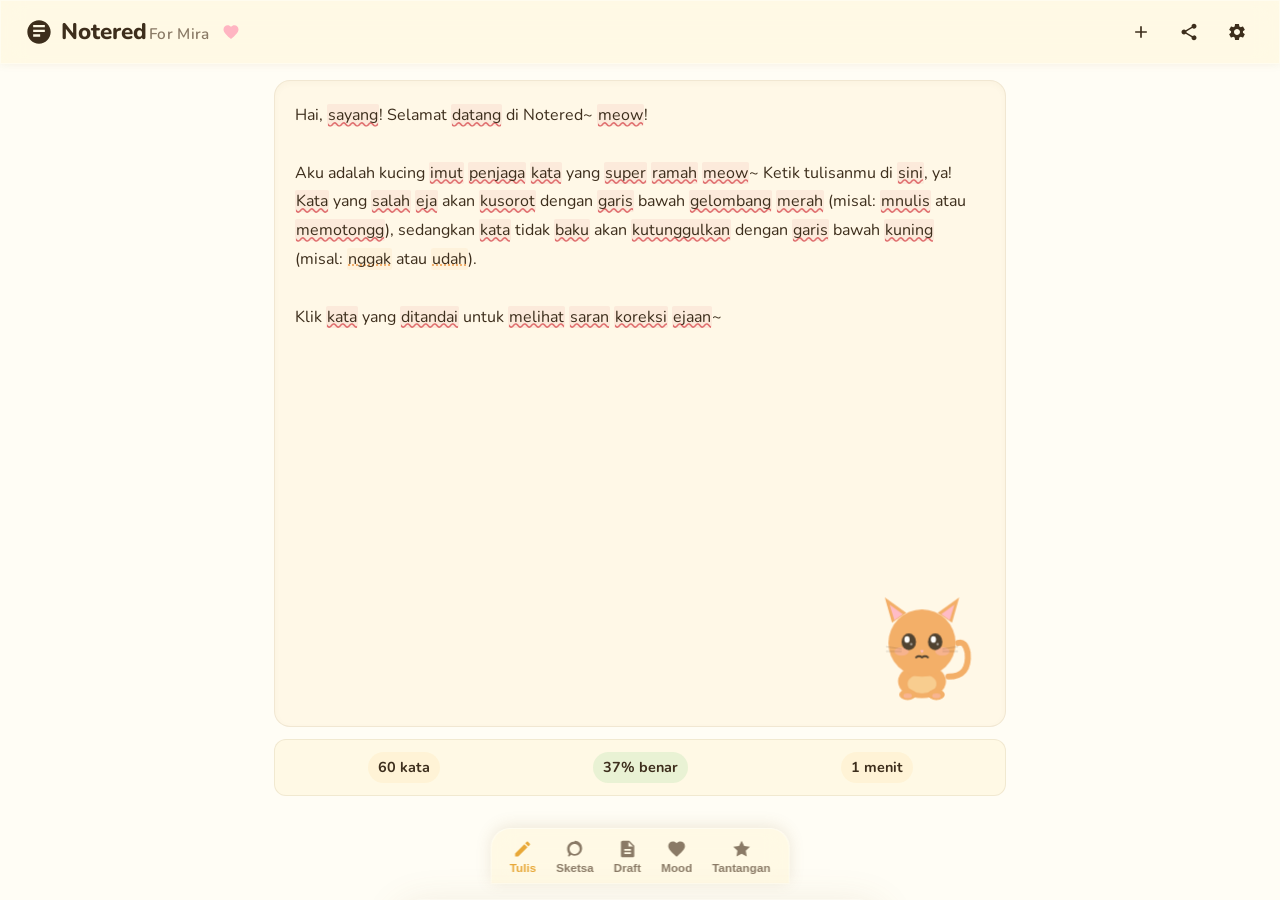
==== commit 058cdd8d: "add challenge feature" ====
--- a/index.html
+++ b/index.html
@@ -38,10 +38,10 @@
   <link rel="stylesheet" href="css/sketch.css">
   <link rel="stylesheet" href="css/animations.css">
   <link rel="stylesheet" href="css/mood.css">
+  <link rel="stylesheet" href="css/challenge.css">
 
   <!-- Preload main script with defer -->
   <script type="module" src="js/app.js" defer></script>
-</head>
 
 <body>
 
@@ -311,6 +311,13 @@
       </div>
     </section>
 
+    <!-- Tab 5: Tantangan (Challenge) -->
+    <section id="view-challenge" class="view-panel" style="height: 100%; overflow-y: auto;">
+      <div class="challenge-container" id="challenge-container">
+        <!-- Dynamically rendered by app.js / challenge.js -->
+      </div>
+    </section>
+
   </main>
 
   <!-- iOS-Style Bottom Navigation Tab Bar -->
@@ -342,6 +349,12 @@
           d="M12 21.35l-1.45-1.32C5.4 15.36 2 12.28 2 8.5 2 5.42 4.42 3 7.5 3c1.74 0 3.41.81 4.5 2.09C13.09 3.81 14.76 3 16.5 3 19.58 3 22 5.42 22 8.5c0 3.78-3.4 6.86-8.55 11.54L12 21.35z" />
       </svg>
       <span>Mood</span>
+    </button>
+    <button class="tab-item" data-tab="challenge">
+      <svg viewBox="0 0 24 24">
+        <path d="M12 2L15.09 8.26L22 9.27L17 14.14L18.18 21.02L12 17.77L5.82 21.02L7 14.14L2 9.27L8.91 8.26L12 2z" />
+      </svg>
+      <span>Tantangan</span>
     </button>
   </nav>
 
--- a/css/challenge.css
+++ b/css/challenge.css
@@ -0,0 +1,407 @@
+/* 
+ * challenge.css - Random Challenge Feature Styles
+ * 
+ * Cute chat bubble interface with cat mascot for female users
+ */
+
+/* Challenge Container */
+.challenge-container {
+  padding: 16px;
+  display: flex;
+  flex-direction: column;
+  gap: 20px;
+  min-height: 100%;
+}
+
+/* Challenge Header */
+.challenge-header {
+  text-align: center;
+  margin-bottom: 8px;
+}
+
+.challenge-title {
+  font-weight: 800;
+  font-size: 1.4rem;
+  color: var(--text-primary);
+  margin-bottom: 8px;
+  display: flex;
+  align-items: center;
+  justify-content: center;
+  gap: 8px;
+}
+
+.challenge-title svg {
+  width: 24px;
+  height: 24px;
+  fill: var(--cat-pink);
+}
+
+.challenge-subtitle {
+  font-size: 0.85rem;
+  color: var(--text-secondary);
+  font-style: italic;
+}
+
+/* Challenge Stats */
+.challenge-stats {
+  display: flex;
+  justify-content: center;
+  gap: 24px;
+  margin-bottom: 8px;
+}
+
+.challenge-stat-item {
+  display: flex;
+  flex-direction: column;
+  align-items: center;
+  gap: 4px;
+}
+
+.challenge-stat-number {
+  font-weight: 800;
+  font-size: 1.6rem;
+  color: var(--accent);
+}
+
+.challenge-stat-label {
+  font-size: 0.75rem;
+  color: var(--text-secondary);
+}
+
+/* Category Selection */
+.challenge-categories {
+  display: grid;
+  grid-template-columns: repeat(3, 1fr);
+  gap: 12px;
+}
+
+.challenge-category-btn {
+  display: flex;
+  flex-direction: column;
+  align-items: center;
+  justify-content: center;
+  gap: 8px;
+  padding: 16px 12px;
+  border: 2px solid var(--border);
+  border-radius: 16px;
+  background: var(--bg-secondary);
+  cursor: pointer;
+  transition: all 0.2s ease;
+  text-align: center;
+}
+
+.challenge-category-btn:hover {
+  background: var(--bg-tertiary);
+  transform: translateY(-2px);
+  box-shadow: 0 4px 12px var(--shadow);
+}
+
+.challenge-category-btn:active {
+  transform: scale(0.96);
+}
+
+.challenge-category-icon {
+  width: 24px;
+  height: 24px;
+  line-height: 1;
+}
+
+.challenge-category-icon svg {
+  width: 100%;
+  height: 100%;
+  fill: var(--cat-pink);
+}
+
+.challenge-category-label {
+  font-weight: 700;
+  font-size: 0.85rem;
+  color: var(--text-primary);
+}
+
+/* Chat Bubble Wrapper */
+.challenge-chat-wrapper {
+  display: flex;
+  flex-direction: column;
+  align-items: flex-start;
+  gap: 12px;
+  padding: 16px;
+}
+
+/* Cat Mascot in Chat */
+.challenge-cat-mascot {
+  width: 60px;
+  height: 60px;
+  flex-shrink: 0;
+  animation: challenge-mascot-float 4s ease-in-out infinite;
+}
+
+@keyframes challenge-mascot-float {
+  0%, 100% { transform: translateY(0) rotate(0deg); }
+  25% { transform: translateY(-4px) rotate(-2deg); }
+  50% { transform: translateY(-2px) rotate(0deg); }
+  75% { transform: translateY(-4px) rotate(2deg); }
+}
+
+.challenge-cat-mascot svg {
+  width: 100%;
+  height: 100%;
+}
+
+/* Challenge Bubble Chat */
+.challenge-bubble {
+  position: relative;
+  background: var(--bg-glass);
+  backdrop-filter: blur(12px);
+  -webkit-backdrop-filter: blur(12px);
+  border: 1px solid rgba(255, 255, 255, 0.5);
+  border-radius: 20px;
+  padding: 16px 20px;
+  max-width: 280px;
+  box-shadow: 0 4px 16px var(--shadow);
+}
+
+.challenge-bubble::before {
+  content: '';
+  position: absolute;
+  left: -12px;
+  top: 24px;
+  width: 0;
+  height: 0;
+  border-top: 12px solid transparent;
+  border-bottom: 12px solid transparent;
+  border-right: 12px solid var(--bg-glass);
+}
+
+.challenge-bubble::after {
+  content: '';
+  position: absolute;
+  left: -14px;
+  top: 24px;
+  width: 0;
+  height: 0;
+  border-top: 12px solid transparent;
+  border-bottom: 12px solid transparent;
+  border-right: 12px solid rgba(255, 255, 255, 0.5);
+}
+
+.challenge-bubble-header {
+  font-size: 0.75rem;
+  font-weight: 700;
+  color: var(--cat-pink);
+  margin-bottom: 8px;
+  display: flex;
+  align-items: center;
+  gap: 6px;
+}
+
+.challenge-bubble-header svg {
+  width: 16px;
+  height: 16px;
+  fill: var(--cat-pink);
+}
+
+.challenge-bubble-category {
+  display: inline-block;
+  background: var(--cat-cream);
+  color: var(--text-primary);
+  padding: 2px 8px;
+  border-radius: 99px;
+  font-size: 0.65rem;
+  font-weight: 700;
+  margin-left: 4px;
+}
+
+.challenge-bubble-text {
+  font-size: 0.95rem;
+  line-height: 1.5;
+  color: var(--text-primary);
+  font-weight: 600;
+}
+
+/* Action Buttons */
+.challenge-actions {
+  display: flex;
+  gap: 12px;
+  width: 100%;
+  margin-top: 8px;
+}
+
+.challenge-btn {
+  flex: 1;
+  display: flex;
+  align-items: center;
+  justify-content: center;
+  gap: 8px;
+  padding: 12px 16px;
+  border-radius: 14px;
+  font-weight: 700;
+  font-size: 0.9rem;
+  cursor: pointer;
+  transition: all 0.2s;
+  border: none;
+}
+
+.challenge-btn-primary {
+  background: var(--accent);
+  color: var(--text-primary);
+  box-shadow: 0 4px 12px rgba(245, 197, 66, 0.25);
+}
+
+.challenge-btn-primary:hover {
+  background: var(--accent-hover);
+  transform: translateY(-1px);
+  box-shadow: 0 4px 16px rgba(232, 168, 56, 0.35);
+}
+
+.challenge-btn-primary:active {
+  transform: scale(0.97);
+}
+
+.challenge-btn-secondary {
+  background: var(--bg-secondary);
+  color: var(--text-primary);
+  border: 1px solid var(--border);
+}
+
+.challenge-btn-secondary:hover {
+  background: var(--bg-tertiary);
+}
+
+.challenge-btn-secondary:active {
+  transform: scale(0.97);
+}
+
+.challenge-btn svg {
+  width: 18px;
+  height: 18px;
+  fill: currentColor;
+}
+
+/* Post Completion Section */
+.challenge-post-completion {
+  display: flex;
+  flex-direction: column;
+  align-items: center;
+  gap: 12px;
+  width: 100%;
+}
+
+.challenge-post-actions {
+  margin-top: 0;
+  justify-content: center;
+}
+
+.challenge-post-actions .challenge-btn {
+  flex: 0 0 auto;
+  min-width: 120px;
+  padding: 10px 20px;
+}
+
+/* Completed State */
+.challenge-completed-badge {
+  display: flex;
+  align-items: center;
+  justify-content: center;
+  gap: 8px;
+  padding: 16px 24px;
+  background: rgba(109, 191, 115, 0.15);
+  border: 1px solid rgba(109, 191, 115, 0.3);
+  border-radius: 16px;
+  color: var(--success);
+  font-weight: 700;
+  font-size: 0.95rem;
+  margin-top: 8px;
+}
+
+.challenge-completed-badge svg {
+  width: 20px;
+  height: 20px;
+  fill: var(--success);
+}
+
+/* Challenge History */
+.challenge-history-section {
+  margin-top: 16px;
+}
+
+.challenge-history-title {
+  font-weight: 800;
+  font-size: 1rem;
+  color: var(--text-primary);
+  margin-bottom: 12px;
+}
+
+.challenge-history-list {
+  display: flex;
+  flex-direction: column;
+  gap: 8px;
+}
+
+.challenge-history-item {
+  display: flex;
+  align-items: center;
+  gap: 12px;
+  padding: 12px 16px;
+  background: var(--bg-secondary);
+  border-radius: 12px;
+  border: 1px solid var(--border);
+}
+
+.challenge-history-icon {
+  font-size: 1.2rem;
+  width: 32px;
+  height: 32px;
+  display: flex;
+  align-items: center;
+  justify-content: center;
+}
+
+.challenge-history-text {
+  flex: 1;
+  font-size: 0.85rem;
+  color: var(--text-primary);
+}
+
+.challenge-history-date {
+  font-size: 0.75rem;
+  color: var(--text-secondary);
+}
+
+/* Motivation Quote Card */
+.challenge-motivation-card {
+  background: linear-gradient(135deg, var(--cat-pink) 0%, var(--accent-soft) 100%);
+  border-radius: 18px;
+  padding: 20px;
+  text-align: center;
+  margin-top: 12px;
+}
+
+.challenge-motivation-text {
+  font-size: 0.9rem;
+  font-weight: 700;
+  color: var(--text-primary);
+  font-style: italic;
+  line-height: 1.6;
+}
+
+.challenge-motivation-cat {
+  margin-top: 12px;
+  font-size: 0.8rem;
+  color: var(--text-secondary);
+}
+
+/* Desktop Overrides */
+@media (min-width: 1024px) {
+  .challenge-container {
+    max-width: 700px;
+    margin: 0 auto;
+  }
+  
+  .challenge-chat-wrapper {
+    padding: 24px 0;
+  }
+  
+  .challenge-bubble {
+    max-width: 320px;
+  }
+}
